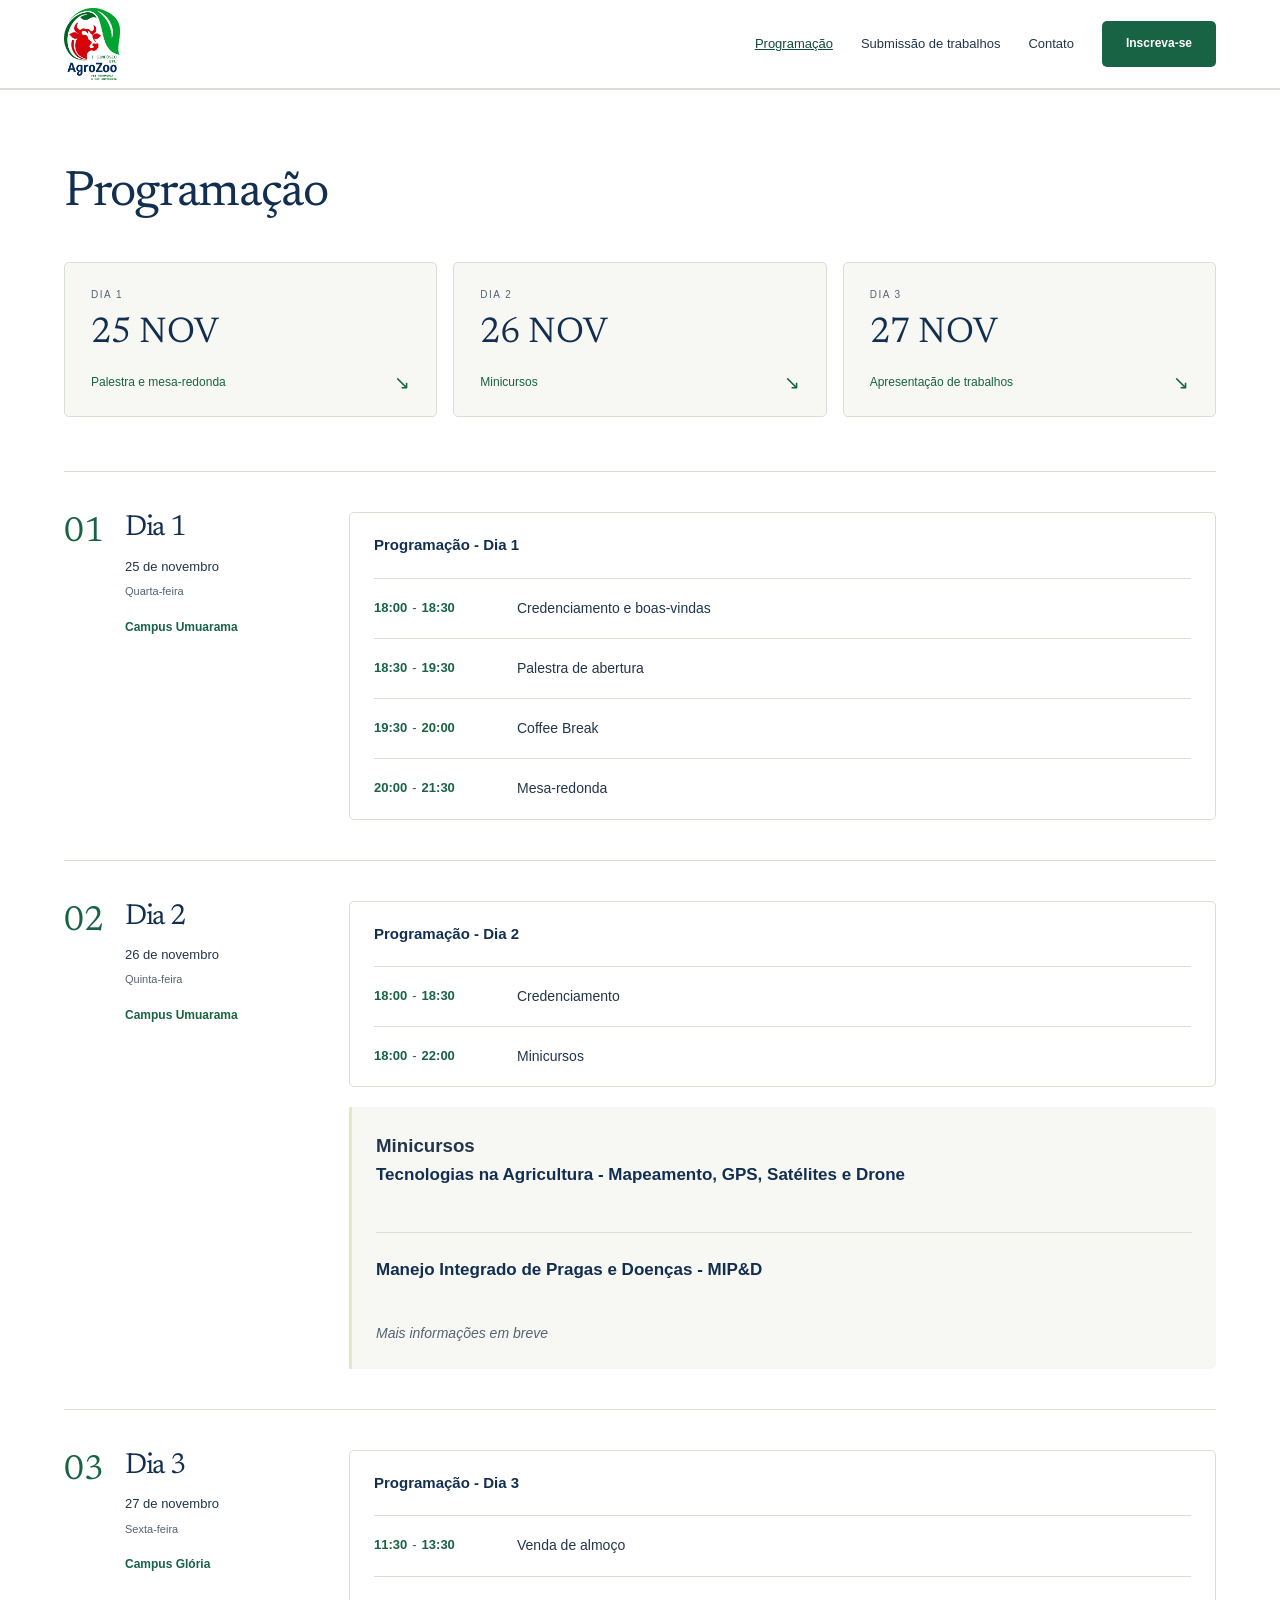
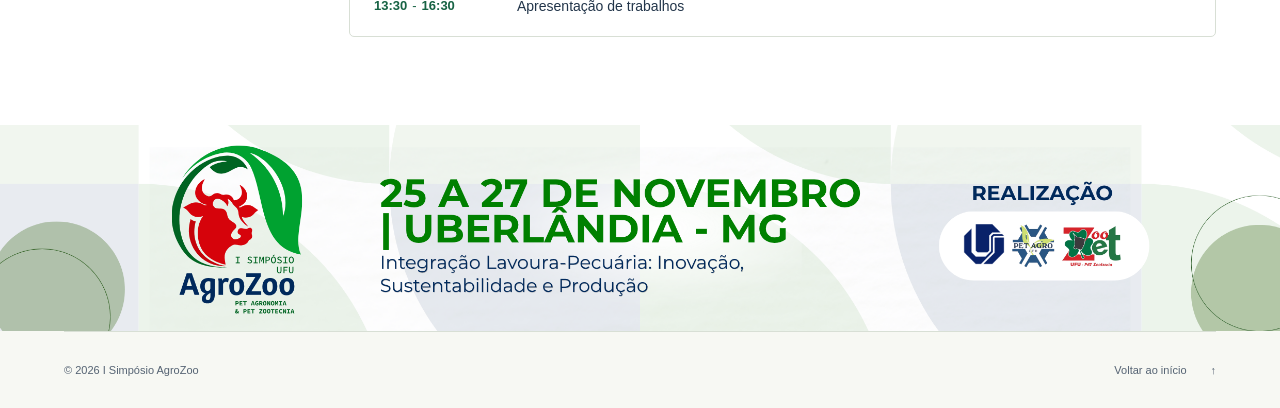
==== programacao.html @ db84097b "site simposio agro zoo" ====
<!doctype html>
<html lang="pt-BR">
<head>
  <meta charset="UTF-8">
  <meta name="viewport" content="width=device-width, initial-scale=1">
  <title>Programação - I Simpósio AgroZoo</title>
  <meta name="description" content="Programação dos três dias do I Simpósio AgroZoo.">
  <meta name="theme-color" content="#122e50">
  <link rel="icon" href="assets/agrozoo.png" type="image/png">
  <link rel="stylesheet" href="styles.css">
  <script src="event-data.js" defer></script>
  <script src="app.js" defer></script>
  <noscript>
    <style>
      @media (max-width: 800px) {
        .header-inner { height: auto; flex-wrap: wrap; padding-block: 16px; }
        #main-nav { display: flex; position: static; flex-wrap: wrap; box-shadow: none; border: 0; padding: 0; width: 100%; gap: 8px; }
        #main-nav a { padding-inline: 12px; }
        .menu-button { display: none; }
        .site-header { position: relative; }
      }
    </style>
  </noscript>
</head>
<body>
  <a class="skip-link" href="#conteudo">Pular para o conteúdo</a>
  <header class="site-header"><div class="container header-inner"><a class="brand" href="index.html" aria-label="I Simpósio AgroZoo, início"><img class="header-logo" src="assets/agrozoo.png" alt="I Simpósio AgroZoo" width="1690" height="2172"></a><button id="menu-button" class="menu-button" aria-controls="main-nav" aria-expanded="false">Menu <svg viewBox="0 0 24 24" aria-hidden="true"><path d="M4 7h16M4 12h16M4 17h16"/></svg></button><nav id="main-nav" aria-label="Navegação principal"><a href="programacao.html">Programação</a><a href="submissao.html">Submissão de trabalhos</a><a href="contato.html">Contato</a><a class="button nav-cta" href="inscricoes.html">Inscreva-se</a></nav></div></header>

  <main id="conteudo">
    <section class="program-section" id="programacao" aria-labelledby="program-title">
      <div class="container">
        <div class="section-heading">
          <div><h2 id="program-title">Programação</h2></div>
        </div>
        <nav class="day-navigation" aria-label="Dias da programação">
          <a href="#dia-1"><span>DIA 1</span><strong data-day-date="0">25 NOV</strong><span>Palestra e mesa-redonda <span aria-hidden="true">↘</span></span></a>
          <a href="#dia-2"><span>DIA 2</span><strong data-day-date="1">26 NOV</strong><span>Minicursos <span aria-hidden="true">↘</span></span></a>
          <a href="#dia-3"><span>DIA 3</span><strong data-day-date="2">27 NOV</strong><span>Apresentação de trabalhos <span aria-hidden="true">↘</span></span></a>
        </nav>

        <section id="dia-1" class="day-section" aria-labelledby="day-title-1"><div class="day-side"><span class="day-index">01</span><div><h2 id="day-title-1">Dia 1</h2><p data-full-day="0">25 de novembro</p><span class="weekday" data-weekday="0">Quarta-feira</span><p class="day-location" data-day-location="0">Campus Umuarama</p></div></div><div class="day-body"><div class="schedule-panel"><div class="panel-heading"><h3>Programação - Dia 1</h3></div><div id="schedule-1"><ol class="schedule-list"><li><span class="time-range"><time datetime="18:00">18:00</time><span aria-hidden="true">-</span><span class="sr-only"> às </span><time datetime="18:30">18:30</time></span><div>Credenciamento e boas-vindas</div></li><li><span class="time-range"><time datetime="18:30">18:30</time><span aria-hidden="true">-</span><span class="sr-only"> às </span><time datetime="19:30">19:30</time></span><div>Palestra de abertura</div></li><li><span class="time-range"><time datetime="19:30">19:30</time><span aria-hidden="true">-</span><span class="sr-only"> às </span><time datetime="20:00">20:00</time></span><div>Coffee Break</div></li><li><span class="time-range"><time datetime="20:00">20:00</time><span aria-hidden="true">-</span><span class="sr-only"> às </span><time datetime="21:30">21:30</time></span><div>Mesa-redonda</div></li></ol></div></div><div class="detail-panel" hidden><h3>Mesa-redonda</h3><div id="roundtables"></div></div></div></section>

        <section id="dia-2" class="day-section" aria-labelledby="day-title-2"><div class="day-side"><span class="day-index">02</span><div><h2 id="day-title-2">Dia 2</h2><p data-full-day="1">26 de novembro</p><span class="weekday" data-weekday="1">Quinta-feira</span><p class="day-location" data-day-location="1">Campus Umuarama</p></div></div><div class="day-body"><div class="schedule-panel"><div class="panel-heading"><h3>Programação - Dia 2</h3></div><div id="schedule-2"><ol class="schedule-list"><li><span class="time-range"><time datetime="18:00">18:00</time><span aria-hidden="true">-</span><span class="sr-only"> às </span><time datetime="18:30">18:30</time></span><div>Credenciamento</div></li><li><span class="time-range"><time datetime="18:00">18:00</time><span aria-hidden="true">-</span><span class="sr-only"> às </span><time datetime="22:00">22:00</time></span><div>Minicursos</div></li></ol></div></div><div class="detail-panel"><h3>Minicursos</h3><div id="courses"><article class="course"><h4>Tecnologias na Agricultura - Mapeamento, GPS, Satélites e Drone</h4></article><article class="course"><h4>Manejo Integrado de Pragas e Doenças - MIP&amp;D</h4></article><p class="courses-notice">Mais informações em breve</p></div></div></div></section>

        <section id="dia-3" class="day-section" aria-labelledby="day-title-3"><div class="day-side"><span class="day-index">03</span><div><h2 id="day-title-3">Dia 3</h2><p data-full-day="2">27 de novembro</p><span class="weekday" data-weekday="2">Sexta-feira</span><p class="day-location" data-day-location="2">Campus Glória</p></div></div><div class="day-body"><div class="schedule-panel"><div class="panel-heading"><h3>Programação - Dia 3</h3></div><div id="schedule-3"><ol class="schedule-list"><li><span class="time-range"><time datetime="11:30">11:30</time><span aria-hidden="true">-</span><span class="sr-only"> às </span><time datetime="13:30">13:30</time></span><div>Venda de almoço</div></li><li><span class="time-range"><time datetime="13:30">13:30</time><span aria-hidden="true">-</span><span class="sr-only"> às </span><time datetime="16:30">16:30</time></span><div>Apresentação de trabalhos</div></li></ol></div></div></div></section>
      </div>
    </section>
  </main>

  <footer><div class="footer-banner"><img src="assets/rodape.png" alt="I Simpósio AgroZoo, 25 a 27 de novembro, Uberlândia - MG. Integração Lavoura-Pecuária: Inovação, Sustentabilidade e Produção. Realização: UFU, PET Agronomia e PET Zootecnia." width="2480" height="400" loading="lazy"></div><div class="container"><div class="footer-bottom"><span>© 2026 I Simpósio AgroZoo</span><a href="index.html">Voltar ao início <span aria-hidden="true">↑</span></a></div></div></footer>
</body>
</html>
---- styles.css ----
@font-face{font-family:Newsreader;src:url('assets/newsreader.ttf') format('truetype');font-style:normal;font-weight:400;font-display:swap}
:root{--navy:#122e50;--green:#176344;--green-dark:#104c35;--sage:#dfeac9;--red:#b33835;--paper:#f7f8f3;--white:#fff;--text:#22354a;--muted:#556373;--line:#d8dfd5;--serif:Newsreader,Georgia,serif;--sans:Arial,Helvetica,sans-serif;--gutter:clamp(22px,5vw,80px)}
*{box-sizing:border-box}html{scroll-behavior:smooth;scroll-padding-top:110px}body{margin:0;background:var(--paper);color:var(--text);font:16px/1.65 var(--sans);-webkit-font-smoothing:antialiased}h1,h2,h3,h4,p,figure{margin:0}img{display:block;max-width:100%;height:auto}a{color:inherit;text-decoration:none}button{font:inherit}a,button{transition:color .18s,background-color .18s,border-color .18s;touch-action:manipulation}a:hover{color:var(--green)}button{cursor:pointer}a:focus-visible,button:focus-visible{outline:3px solid var(--red);outline-offset:5px}.contact-section a:focus-visible{outline-color:var(--sage)}[hidden]{display:none!important}.container{width:min(1280px,calc(100% - var(--gutter)*2));margin-inline:auto}.section{padding-block:88px}.eyebrow{font-size:11px;letter-spacing:1.7px;line-height:1.5;font-weight:600}.skip-link{position:fixed;top:-100px;left:20px;z-index:100;background:var(--navy);color:white;padding:14px 24px}.skip-link:focus{top:12px}.site-header{position:sticky;top:0;z-index:20;background:var(--white);border-bottom:1px solid var(--line)}.header-inner{height:88px;display:flex;align-items:center;justify-content:space-between;gap:24px}.brand{display:flex;align-items:center;gap:12px;font-size:28px;line-height:1;font-weight:400;letter-spacing:-1px;color:var(--navy)}.brand strong{font-weight:700}.brand small{display:block;font-size:8px;letter-spacing:2.2px;margin-top:9px}.brand-mark{display:flex;gap:3px;align-items:flex-end;height:30px;transform:skew(-16deg)}.brand-mark span{display:block;width:6px;background:var(--green);height:24px}.brand-mark span:nth-child(2){height:32px;background:#97b968}.brand-mark span:nth-child(3){height:17px;background:var(--red)}#main-nav{display:flex;gap:34px;margin-left:auto;margin-right:25px}#main-nav a{font-size:13px;min-height:44px;display:flex;align-items:center;position:relative}#main-nav a[aria-current="location"]:after{content:'';position:absolute;bottom:3px;left:0;right:0;height:2px;background:var(--green)}.button{display:inline-flex;align-items:center;justify-content:center;gap:30px;min-height:52px;background:var(--green);color:var(--white);font-size:14px;font-weight:600;padding:13px 24px;border-radius:5px}.button span{font-size:23px;line-height:1}.button:hover{background:var(--green-dark);color:white}.header-cta{font-size:12px;min-height:44px;padding:10px 18px;gap:24px}.menu-button{display:none}h1{font-size:clamp(64px,7.8vw,110px);letter-spacing:-6px;color:var(--navy);line-height:1.05;font-weight:600}h1>span:first-child{display:block;font-size:15px;letter-spacing:6px;font-weight:400;margin-bottom:15px}.date-note{color:var(--red);font-size:12px!important}.text-link{display:inline-flex;align-items:center;gap:20px;min-height:44px;font-size:13px;font-weight:600;text-decoration:underline;text-underline-offset:5px;text-decoration-color:#8da28f}.text-link span{font-size:19px}.introduction{background:var(--sage);padding-block:62px}.intro-layout{display:grid;grid-template-columns:.8fr 1.5fr;gap:80px}.intro-layout .eyebrow{color:var(--green);margin-bottom:16px}h2{font:400 clamp(38px,3.9vw,54px)/1.12 var(--serif);letter-spacing:-1.3px;color:var(--navy)}.section-decoration{display:flex;gap:6px;margin-top:24px}.section-decoration span{height:4px;width:28px;background:var(--green)}.section-decoration span:nth-child(2){background:var(--navy);width:14px}.section-decoration span:nth-child(3){background:var(--red);width:6px}.intro-text{font-size:16px;line-height:1.8;max-width:790px}.intro-text p+p{margin-top:18px}.section-label{display:flex;gap:14px;align-items:center;font-size:10px;letter-spacing:1.6px;font-weight:600;margin-bottom:26px}.section-number{color:var(--red);font-size:11px;font-variant-numeric:tabular-nums}.registration-grid{display:grid;grid-template-columns:1fr 1.1fr;gap:100px;align-items:start}.registration-grid>div>p{font-size:15px;color:var(--muted);margin-top:21px;max-width:360px}.event-info{margin:30px 0 16px}.event-info>div{display:grid;grid-template-columns:60px 1fr;gap:20px;padding:14px 0;border-top:1px solid var(--line);font-size:13px}.event-info dt{font-weight:600}.event-info dd{margin:0}.event-info small{display:block;color:var(--muted);margin-top:3px}.form-container{min-width:0;background:var(--white);border:1px solid var(--line);border-radius:8px}.form-placeholder{padding:30px 36px 35px;position:relative}.status{font-size:10px;display:inline-flex;align-items:center;gap:6px;color:var(--muted);background:var(--paper);border:1px solid var(--line);border-radius:30px;padding:4px 10px;line-height:1.4}.status:before{content:'';width:5px;height:5px;background:var(--green);border-radius:50%;flex-shrink:0}.form-icon{width:40px;height:40px;fill:none;stroke:var(--green);stroke-width:1.5;display:block;margin-top:24px}.form-placeholder h3{font:400 29px/1.15 var(--serif);color:var(--navy);margin-top:17px}.form-placeholder p{font-size:14px;color:var(--muted);margin-top:12px}.form-placeholder .placeholder-token{font-size:10px;letter-spacing:.3px;background:var(--paper);border-radius:3px;line-height:1.6;padding:12px;margin-top:25px;overflow-wrap:anywhere}.form-container iframe{display:block;border:0;width:100%;height:850px;border-radius:8px}.form-fallback{padding:14px 22px}.program-section{background:var(--white);padding-block:76px 88px;border-top:1px solid var(--line)}.section-heading{display:flex;justify-content:space-between;align-items:flex-end;gap:30px}.section-heading>p{font-size:14px;color:var(--muted)}.day-navigation{display:grid;grid-template-columns:repeat(3,1fr);gap:16px;margin-block:40px 54px}.day-navigation>a{display:flex;flex-direction:column;border:1px solid var(--line);border-radius:5px;background:var(--paper);padding:24px 26px;min-width:0}.day-navigation>a:hover{background:var(--sage);border-color:#a0b686}.day-navigation>a>span:first-child{font-size:10px;letter-spacing:1.5px;color:var(--muted)}.day-navigation strong{font:400 36px/1.2 var(--serif);color:var(--navy);margin-block:10px 16px}.day-navigation>a>span:last-child{display:flex;justify-content:space-between;gap:12px;font-size:12px;color:var(--green)}.day-navigation>a>span:last-child>span{font-size:19px;line-height:1}.day-section{display:grid;grid-template-columns:240px 1fr;gap:45px;border-top:1px solid var(--line);padding-block:40px;scroll-margin-top:0}.day-section:last-child{padding-bottom:0}.day-side{display:flex;gap:21px;align-items:flex-start}.day-index{font:400 35px/1 var(--serif);color:var(--green);padding-top:3px}.day-side h3{font:400 29px/1.15 var(--serif);color:var(--navy)}.day-side p{font-size:13px;margin-top:10px}.weekday{font-size:11px;color:var(--muted)}.schedule-panel{border:1px solid var(--line);border-radius:5px;overflow:hidden}.panel-heading{display:flex;justify-content:space-between;align-items:center;gap:15px;padding:20px 24px}.panel-heading h4{font-size:15px;font-weight:600;color:var(--navy)}.empty-text{font-size:14px;color:var(--muted);padding:0 24px 24px}.empty-schedule{display:grid;grid-template-columns:1fr 2fr 1fr;border-top:1px solid var(--line);padding:12px 24px;background:var(--paper);color:var(--muted);font-size:9px;letter-spacing:1px}.detail-panel{margin-top:20px;padding:24px;background:var(--paper);border-left:3px solid var(--sage);border-radius:0 5px 5px 0}.detail-panel>h4{font:400 25px/1.2 var(--serif);color:var(--navy);margin-bottom:12px}.detail-panel p{font-size:14px;color:var(--muted)}.submission dl{margin:24px 0 0}.submission dl>div{display:grid;grid-template-columns:150px 1fr;gap:18px;padding-block:11px;border-top:1px solid var(--line);font-size:12px}.submission dt{font-weight:600}.submission dd{margin:0;overflow-wrap:anywhere;color:var(--muted)}.submission a,.course-link{display:inline-flex;align-items:center;min-height:44px;text-decoration:underline;text-underline-offset:4px;color:var(--green)}.schedule-list{list-style:none;margin:0;padding:0 24px}.schedule-list li{display:grid;grid-template-columns:65px 1fr;gap:18px;border-top:1px solid var(--line);padding:18px 0;font-size:14px}.schedule-list time{font-variant-numeric:tabular-nums;font-weight:600;color:var(--green)}.schedule-list small{display:block;margin-top:5px;color:var(--muted)}.roundtable+.roundtable,.course+.course{border-top:1px solid var(--line);margin-top:24px;padding-top:24px}.roundtable h5,.course h5{font-size:17px;color:var(--navy);margin:0 0 8px}.people{display:grid;grid-template-columns:repeat(2,minmax(0,1fr));gap:20px;margin-top:20px}.person{display:flex;gap:14px;align-items:flex-start}.person img{width:70px;height:70px;object-fit:cover;border-radius:4px}.person>div{min-width:0}.person h6{font-size:14px;margin:0;color:var(--navy)}.person small{font-size:11px;color:var(--green)}.person p{font-size:12px;margin-top:6px}.photo-pending{width:70px;height:70px;display:grid;place-items:center;flex-shrink:0;border:1px dashed #9cae9a;color:var(--muted);font-size:10px;text-align:center;padding:5px}.contact-section{background:var(--navy);color:white;padding-block:72px}.contact-grid{display:grid;grid-template-columns:1fr 1.1fr;gap:100px}.contact-section .eyebrow{color:var(--sage);margin-bottom:24px}.contact-section h2{color:white;font-size:50px}.contact-grid>div>p:last-child{font-size:14px;color:#d3deea;margin-top:22px}.contact-links>a{display:flex;justify-content:space-between;align-items:center;gap:20px;min-height:85px;border-bottom:1px solid #ffffff40;font-size:21px}.contact-links>a>span:first-child{min-width:0;overflow-wrap:anywhere}.contact-links>a>span:last-child{font-size:25px}.contact-links>a:hover,.contact-section .socials a:hover{color:var(--sage)}.contact-links small{display:block;font-size:10px;letter-spacing:1.3px;color:#d3deea;margin-bottom:8px}.socials{margin-top:26px;display:flex;gap:28px;align-items:flex-start}.socials>span{font-size:9px;letter-spacing:1px;padding-top:12px;color:#d3deea}#social-links{display:flex;flex-wrap:wrap;gap:23px;font-size:12px}#social-links>a{min-height:44px;display:flex;align-items:center;text-decoration:underline;text-underline-offset:4px}#social-links>span{padding-top:10px}#social-links small{font-size:10px;letter-spacing:0;margin-top:4px}.footer-top{display:grid;grid-template-columns:1fr 1.1fr;gap:100px;padding-block:54px 42px}.footer-event>.eyebrow{display:block;margin-bottom:12px;color:var(--navy)}.footer-event>p{font:400 28px/1.2 var(--serif);color:var(--navy);margin-bottom:17px}.footer-event>small{font-size:12px;line-height:1.8;color:var(--muted)}.footer-organizers>.eyebrow{font-size:9px}.institution-logos{display:flex;align-items:center;gap:30px;height:115px}.institution-logos img{width:84px;height:84px;object-fit:contain}.institution-logos .zoo-logo{width:130px;height:115px}.institution-logos .ufu-logo{width:180px;height:115px;object-fit:contain}.organizer-names{font-size:10px;color:var(--muted);margin-top:8px}.footer-bottom{display:flex;justify-content:space-between;align-items:center;border-top:1px solid var(--line);font-size:11px;color:var(--muted);padding-block:16px}.footer-bottom a{min-height:44px;display:flex;align-items:center;gap:24px}
@media(max-width:1100px){#main-nav{gap:23px;margin-right:10px}h1{font-size:clamp(65px,8vw,95px)}.registration-grid,.contact-grid,.footer-top{gap:55px}.intro-layout{gap:50px;grid-template-columns:.7fr 1.5fr}.day-section{grid-template-columns:190px 1fr;gap:30px}.contact-links>a{font-size:18px}.institution-logos{gap:14px}.institution-logos .ufu-logo{width:150px}.institution-logos .zoo-logo{width:110px}}
@media(max-width:800px){.header-inner{height:76px}.brand{font-size:26px}.header-cta{display:none}.menu-button{display:flex;align-items:center;gap:12px;border:1px solid var(--line);background:white;padding:8px 13px;border-radius:4px;min-height:44px;font-size:12px;color:var(--navy)}.menu-button svg{width:20px;height:20px;fill:none;stroke:currentColor;stroke-width:1.5}#main-nav{position:absolute;left:0;right:0;top:76px;background:white;border-bottom:1px solid var(--line);padding:16px var(--gutter) 22px;box-shadow:0 10px 18px #122e5010;display:none;margin:0;gap:8px}#main-nav.is-open{display:grid;grid-template-columns:repeat(5,1fr)}#main-nav>a{justify-content:center;border:1px solid var(--line);border-radius:4px;font-size:12px}#main-nav a[aria-current="location"]:after{left:10px;right:10px}h1{font-size:65px;letter-spacing:-4px}h1>span:first-child{font-size:12px;letter-spacing:5px}.intro-layout{grid-template-columns:1fr;gap:28px}.intro-layout .section-decoration{display:none}.intro-text{font-size:15px}.introduction{padding-block:48px}.section{padding-block:60px}.registration-grid{gap:35px;grid-template-columns:1fr 1.1fr}.registration-grid>div>p{font-size:14px}.event-info>div{grid-template-columns:1fr;gap:5px}.form-placeholder{padding:25px}.form-placeholder h3{font-size:27px}.form-placeholder p{font-size:13px}.section-heading{gap:20px}.section-heading>p{font-size:12px}.day-navigation{gap:12px}.day-navigation>a{padding:20px}.day-navigation>a>span:last-child{font-size:11px}.day-navigation strong{font-size:31px}.day-section{grid-template-columns:1fr;gap:22px}.day-side{align-items:center}.day-side>div{display:flex;align-items:baseline;gap:18px;flex-wrap:wrap}.day-side p{margin:0}.day-index{font-size:30px}.day-side h3{font-size:27px}.day-side .weekday{font-size:11px}.contact-grid{grid-template-columns:1fr;gap:35px}.contact-section h2 br{display:none}.contact-section h2{font-size:44px}.contact-links>a{font-size:21px}.footer-top{grid-template-columns:1fr;gap:35px}.institution-logos{gap:35px}.institution-logos .ufu-logo{width:180px}}
@media(max-width:600px){:root{--gutter:22px}html{scroll-padding-top:94px}h1{font-size:clamp(68px,18vw,96px);letter-spacing:-4.5px}.introduction{padding-block:40px}.intro-text{font-size:15px;line-height:1.8}.intro-layout{gap:23px}h2{font-size:40px}.intro-layout .eyebrow{font-size:10px;margin-bottom:14px}.section{padding-block:50px}.registration-grid{grid-template-columns:1fr;gap:28px}.section-label{margin-bottom:22px}.registration-grid>div>p{max-width:none;font-size:14px}.event-info>div{grid-template-columns:55px 1fr;gap:15px}.form-placeholder{padding:26px}.form-placeholder p{font-size:14px}.form-container iframe{height:900px}.program-section{padding-block:48px}.section-heading{display:block}.section-heading>p{font-size:13px;margin-top:18px}.section-heading>p br{display:none}.day-navigation{gap:8px;margin-block:28px 34px}.day-navigation>a{padding:15px 11px}.day-navigation>a>span:first-child{font-size:9px}.day-navigation strong{font-size:24px;margin-block:10px 12px}.day-navigation>a>span:last-child{font-size:10px;line-height:1.5;gap:3px}.day-navigation>a>span:last-child>span{display:none}.day-section{padding-block:28px;scroll-margin-top:0}.day-side{gap:16px}.day-side>div{gap:7px 14px}.day-side h3{font-size:26px}.day-side p{font-size:12px}.day-side .weekday{font-size:10px}.panel-heading{padding:18px;gap:10px;flex-wrap:wrap}.panel-heading h4{font-size:14px}.status{font-size:9px}.empty-text{padding:0 18px 20px;font-size:13px}.empty-schedule{padding:12px 18px;font-size:8px}.detail-panel{padding:20px}.detail-panel p{font-size:13px}.detail-panel>h4{font-size:24px}.submission dl>div{grid-template-columns:1fr;gap:5px;font-size:12px}.submission dd{font-size:11px}.schedule-list{padding-inline:18px}.schedule-list li{grid-template-columns:55px 1fr;gap:12px;font-size:13px}.people{grid-template-columns:1fr}.contact-section{padding-block:48px}.contact-section h2{font-size:41px}.contact-section h2 br{display:block}.contact-grid>div>p:last-child{font-size:13px}.contact-links>a{font-size:clamp(16px,4.8vw,21px);gap:12px}.contact-links small{font-size:9px;letter-spacing:1px}.socials{display:block}.socials>span{display:block;margin-bottom:8px}.footer-top{padding-block:40px 30px;gap:30px}.footer-event>p{font-size:26px}.footer-event>small{font-size:11px}.institution-logos{gap:15px;height:100px;justify-content:space-between}.institution-logos img{width:67px;height:67px}.institution-logos .zoo-logo{width:95px;height:100px}.institution-logos .ufu-logo{width:125px;height:100px}.organizer-names{font-size:9px}.footer-bottom{font-size:10px}.footer-bottom a{gap:15px}#main-nav.is-open{grid-template-columns:repeat(3,1fr)}#main-nav>a{font-size:12px}}
@media(prefers-reduced-motion:reduce){html{scroll-behavior:auto}*,*:before,*:after{transition:none!important;animation:none!important}}

/* Banner e submissão independente. A revisão com logo está no fim deste arquivo. */
.event-banner{background:#91c9a0;color:var(--navy);text-align:center}
.banner-inner{padding-block:65px 60px;display:flex;flex-direction:column;align-items:center}
.banner-title{font:700 clamp(66px,9.5vw,132px)/1.04 var(--sans);letter-spacing:-5px;color:var(--navy)}
.banner-title>span:first-child{display:block;font:400 19px/1.5 var(--sans);letter-spacing:8px;margin-bottom:16px}
.banner-theme{font:400 clamp(28px,3.2vw,44px)/1.2 var(--serif);letter-spacing:-.7px;margin-top:17px}
.date-band{background:var(--red);color:white;width:min(920px,100%);padding:13px 24px;margin-top:32px}
.date-band p{font-size:clamp(18px,2.25vw,29px);font-weight:600;line-height:1.4;letter-spacing:-.4px}
.banner-location{font-size:15px;letter-spacing:1.4px;margin-top:20px}
.banner-button{background:var(--navy);margin-top:26px;min-width:175px}
.banner-button:hover{background:#203f64}
.banner-button:focus-visible{outline-color:var(--navy)}
.introduction{background:var(--paper)}
#main-nav{margin:0 0 0 auto;gap:28px;align-items:center}
#main-nav .nav-cta{color:white;font-size:12px;gap:20px;min-height:44px}
#main-nav .nav-cta:hover{background:var(--green-dark)}
#main-nav .nav-cta[aria-current="location"]:after{background:white;left:24px;right:24px}
.provisional-note .status{margin-bottom:8px;background:var(--sage);color:var(--green)}
.day-side .day-location{font-size:12px;line-height:1.5;color:var(--green);font-weight:600;margin-top:14px}
.schedule-list li{grid-template-columns:125px 1fr}
.time-range{display:flex;align-items:baseline;gap:5px;white-space:nowrap;font-size:13px;color:var(--green)}
.time-range time{font-weight:600}
.sr-only{position:absolute;width:1px;height:1px;padding:0;margin:-1px;overflow:hidden;clip:rect(0,0,0,0);white-space:nowrap;border:0}
.submission-section{background:var(--sage);border-top:1px solid var(--line)}
.submission-grid{display:grid;grid-template-columns:1fr 1.1fr;gap:100px;align-items:start}
.submission-grid>div>p{font-size:15px;color:var(--muted);max-width:390px;margin-top:22px}
.submission-grid .submission{background:var(--white);padding:17px 28px;border-radius:6px;border:1px solid #c5d2b8}
.submission-grid .submission dl{margin:0}
.submission-grid .submission dl>div{grid-template-columns:1fr;gap:6px;padding-block:18px;font-size:13px}
.submission-grid .submission dl>div:first-child{border-top:0}
.submission-grid .submission dd{font-size:12px}
@media(max-width:1100px){#main-nav{gap:20px}.submission-grid{gap:55px}}
@media(max-width:800px){#main-nav{gap:10px;align-items:stretch}#main-nav.is-open{grid-template-columns:1fr 1fr}#main-nav>a{padding:10px 14px;min-height:46px}#main-nav .nav-cta{border-color:var(--green)}.banner-inner{padding-block:52px}.banner-title{font-size:clamp(62px,11vw,88px);letter-spacing:-4px}.banner-title>span:first-child{font-size:15px;letter-spacing:6px}.banner-theme{font-size:36px}.date-band{margin-top:28px}.date-band p{font-size:23px}.submission-grid{grid-template-columns:1fr;gap:28px}.submission-grid>div>p{max-width:600px}.submission-grid h2 br{display:none}.day-side .day-location{margin-top:0;flex-basis:100%}.day-side>div{row-gap:8px}}
@media(max-width:600px){.banner-inner{padding-block:42px 38px}.banner-title{font-size:clamp(48px,13.7vw,78px);letter-spacing:-2.8px}.banner-title>span:first-child{font-size:13px;letter-spacing:5px;margin-bottom:14px}.banner-theme{font-size:29px;max-width:290px;line-height:1.15;margin-top:20px}.date-band{padding:13px 12px;margin-top:26px;width:100%}.date-band p{font-size:18px;letter-spacing:-.3px;line-height:1.5}.banner-location{font-size:12px;letter-spacing:1px;margin-top:18px}.banner-button{margin-top:22px;min-height:48px;font-size:13px}.schedule-list li{grid-template-columns:112px 1fr;gap:12px;font-size:13px}.time-range{font-size:12px;gap:3px}.submission-grid h2{font-size:36px}.submission-grid .submission{padding:8px 20px}.submission-grid .submission dd{font-size:11px}.day-side .day-location{font-size:11px}.course h5{font-size:16px;line-height:1.5}.day-navigation>a{padding:15px 10px}#main-nav>a{font-size:12px}#main-nav{margin:0}.provisional-note{line-height:1.7}}

/* Revisão vigente: logo transparente e banner em coluna. */
.event-banner{position:relative;isolation:isolate;overflow:hidden;background:#dcebdc;text-align:center;border-bottom:1px solid #c6d9c8}
.event-banner:before,.event-banner:after{content:'';position:absolute;z-index:-1;pointer-events:none;border:1px solid #bfd4c2;border-radius:50%}
.event-banner:before{width:740px;height:740px;left:-440px;top:-420px}
.event-banner:after{width:680px;height:680px;right:-450px;bottom:-520px;border-width:40px;border-color:#d0e2d1}
.banner-inner{max-width:1000px;display:flex;flex-direction:column;gap:26px;align-items:center;padding-block:42px 48px}
.banner-brand-panel{width:240px;max-width:100%;background:transparent;border:0;border-radius:0;padding:0;box-shadow:none}
.banner-logo-title{margin:0;font-size:0;line-height:1;letter-spacing:normal}
.banner-logo{display:block;width:100%;height:auto;object-fit:contain}
.banner-copy{min-width:0;width:100%;padding:0;display:flex;flex-direction:column;align-items:center}
.banner-theme{font:400 clamp(32px,3.3vw,46px)/1.1 var(--serif);letter-spacing:-1px;margin:0;text-wrap:balance;color:var(--navy);max-width:650px}
.date-band{margin-top:22px;padding:0;width:auto;max-width:100%;border:0;border-radius:0;background:transparent;color:var(--navy)}
.date-band p{font-size:21px;line-height:1.5;letter-spacing:0;font-weight:600}
.banner-location{font-size:14px;letter-spacing:.5px;margin-top:8px;color:var(--navy)}
.banner-button{min-width:187px;min-height:52px;margin-top:24px;justify-content:space-between;padding-inline:24px;border-radius:5px}
.form-container iframe{width:100%;height:var(--form-height,1431px);border:0;display:block}
.registration-grid{grid-template-columns:1fr;gap:32px}
.registration-grid>div:first-child{width:100%;max-width:800px;margin-inline:auto}
.registration-grid>div:first-child>p{max-width:none}
.registration-grid .form-container{width:100%;max-width:800px;margin-inline:auto}
@media(max-width:800px){.banner-inner{padding-block:36px 40px;gap:24px}.banner-brand-panel{width:215px}.banner-theme{font-size:38px}.date-band p{font-size:19px}.banner-button{min-height:48px;font-size:13px}.registration-grid{gap:28px}}
@media(max-width:600px){.banner-inner{padding-block:30px 36px;gap:22px}.banner-brand-panel{width:190px}.banner-theme{font-size:33px;letter-spacing:-.7px;max-width:340px}.date-band{margin-top:20px}.date-band p{font-size:17px}.banner-location{font-size:13px;letter-spacing:.3px;margin-top:8px}.banner-button{margin-top:22px}.event-banner:before{left:-580px;top:-420px}.event-banner:after{width:450px;height:450px;right:-340px;bottom:-340px;border-width:25px}}

/* Apresentação simplificada, rodapé fornecido e correções de uso no celular. */
.intro-layout{display:block;max-width:1000px}
.introduction .intro-title{font:600 11px/1.5 var(--sans);letter-spacing:1.7px;text-transform:uppercase;margin:0 0 24px;color:var(--green)}
.intro-text{max-width:none}
#submission-title{letter-spacing:normal;word-spacing:normal;line-height:1.2}
.footer-top{display:block;padding-bottom:24px}
.footer-event{margin-bottom:30px}
.footer-banner{width:100%}
.footer-banner img{width:100%;height:auto;object-fit:contain}
.form-container{min-width:0;overflow:visible}
.form-container iframe{pointer-events:auto;touch-action:auto;overscroll-behavior-y:auto;-webkit-overflow-scrolling:touch}
.form-fallback{border-bottom:1px solid var(--line);margin:0}
@media(max-width:800px){.form-container iframe{height:clamp(420px,75vh,760px);height:clamp(420px,75svh,760px);border-radius:0 0 8px 8px}.footer-event{margin-bottom:24px}}
@media(max-width:600px){#submission-title{font-size:34px;letter-spacing:0;word-spacing:0}.introduction .intro-title{font-size:10px}.footer-top{padding-bottom:20px}}

/* Navegação e ações de contato. */
.site-header .brand{flex-shrink:0;min-width:56px;min-height:44px;justify-content:center;letter-spacing:normal}
.site-header .header-logo{height:72px;width:auto;max-width:none;object-fit:contain}

.contact-email{padding:24px 0;border-bottom:1px solid #ffffff40;min-width:0}
.contact-email:first-child{padding-top:0}
.contact-email .email-address{font-size:clamp(17px,2vw,23px);line-height:1.5;overflow-wrap:anywhere;user-select:text}
.email-actions{display:flex;flex-wrap:wrap;gap:12px;margin-top:14px}
.email-actions a,.email-actions button{display:inline-flex;align-items:center;justify-content:center;gap:10px;min-height:44px;padding:8px 14px;border:1px solid #ffffff70;border-radius:5px;background:transparent;color:white;font:500 13px/1.5 var(--sans);cursor:pointer}
.email-actions a:hover,.email-actions button:hover{background:#ffffff16;color:white;border-color:white}
.email-actions button:focus-visible{outline:3px solid var(--sage);outline-offset:4px}
.email-actions svg{width:16px;height:16px;fill:none;stroke:currentColor;stroke-width:1.6}
.contact-links .copy-feedback{min-height:24px;margin-top:12px;font-size:12px;line-height:1.6;color:#d3deea;overflow-wrap:anywhere}


@media(max-width:800px){.site-header .header-logo{height:60px}}

/* Formulário recolhido, com abertura nativa por toque e teclado. */
.form-disclosure>summary{padding:20px 22px;min-height:60px;cursor:pointer;color:var(--green);font-size:15px;font-weight:600;touch-action:manipulation;border-radius:0 0 8px 8px}
.form-disclosure>summary:hover{background:var(--sage)}
.form-disclosure>summary:focus-visible{outline:3px solid var(--green);outline-offset:3px}
.form-disclosure[open]>summary{border-bottom:1px solid var(--line);border-radius:0}
.form-disclosure .form-collapse-label{display:none}
.form-disclosure[open] .form-expand-label{display:none}
.form-disclosure[open] .form-collapse-label{display:inline}

.submission-files{margin-top:28px;padding-top:20px;border-top:1px solid rgba(18,46,80,.18)}
.submission-files h2{margin:0 0 14px;font-size:1.1rem;color:var(--navy)}
.submission-files ul{margin:0;padding:0;list-style:none;display:grid;gap:4px}
.submission-files a{display:inline-flex;align-items:center;gap:6px;color:var(--green-dark);font-weight:600;text-decoration:none}
.submission-files a:hover,.submission-files a:focus-visible{text-decoration:underline}
#main-nav a[aria-current='page']{color:var(--green-dark);text-decoration:underline}
.day-side h2{font:400 29px/1.15 var(--serif);color:var(--navy);margin:0}
.panel-heading h3{font-size:15px;font-weight:600;color:var(--navy);margin:0}

/* Tipografia da página de submissão. */
.submission-section{font-family:var(--sans)}
.submission-section #submission-title{font-family:var(--sans);font-size:clamp(30px,4vw,42px);font-weight:600;line-height:1.2;letter-spacing:-.5px}
.submission-grid>div>p{font-size:16px;line-height:1.8;max-width:65ch;color:var(--text)}
.submission-grid .submission dl>div,.submission-grid .submission dd,.submission-files li{font-size:16px;line-height:1.6}
.submission-files h2{font-family:var(--sans);font-size:20px;line-height:1.4;font-weight:600}
.registration .form-fallback{padding:28px;border-bottom:0}
/* Inscrição e submissão: espaçamento e hierarquia de leitura. */
.registration .form-container{border:0;box-shadow:none;background:transparent;border-radius:0}
.registration .form-fallback{padding:0}
.submission-grid .submission{padding:24px 28px}
.submission-grid .submission dl>div{padding:0;gap:4px}
.submission-grid .submission dt,.submission-files h2{font:600 18px/1.5 var(--sans);color:var(--navy);margin:0}
.submission-grid .submission dd{font:400 16px/1.6 var(--sans)}
.submission-files{margin-top:20px;padding-top:20px}
.submission-files h2{margin-bottom:12px}
.submission-files a{font:400 16px/1.6 var(--sans)}
.detail-panel .courses-notice{font:italic 400 14px/1.6 var(--sans);color:var(--muted);margin-top:20px}
@media(max-width:600px){.submission-grid .submission{padding:22px 20px}}
.course h4{font:600 17px/1.5 var(--sans);color:var(--navy);margin:0 0 8px}

/* Ações com rótulos centralizados, sem espaço reservado para setas. */
.button,.text-link,#main-nav .nav-cta{gap:0;justify-content:center}
.banner-actions{display:flex;flex-direction:column;align-items:center;gap:12px;margin-top:24px}
.banner-actions .button{margin:0;min-width:220px;padding:13px 24px;text-align:center;justify-content:center}
.banner-actions .notice-button{background:transparent;border:1px solid var(--navy);color:var(--navy)}
.banner-actions .notice-button:hover{background:var(--navy);color:var(--white)}
@media(max-width:600px){.banner-actions{margin-top:22px;width:100%}.banner-actions .button{width:100%;max-width:320px}}
/* Ritmo uniforme nos links de submissão, inclusive quando o texto quebra. */
.submission-grid .submission dl>div{gap:8px}
.submission-files li{display:flex;align-items:center;min-height:44px}
.submission-files a{display:block;min-height:44px;padding-block:9px;line-height:1.6;width:100%;overflow-wrap:anywhere}
.submission #submission-email a{display:inline-block;min-height:44px;padding-block:9px;line-height:1.6}
#main-nav .nav-cta[aria-current='page']{color:var(--white);text-decoration:none}
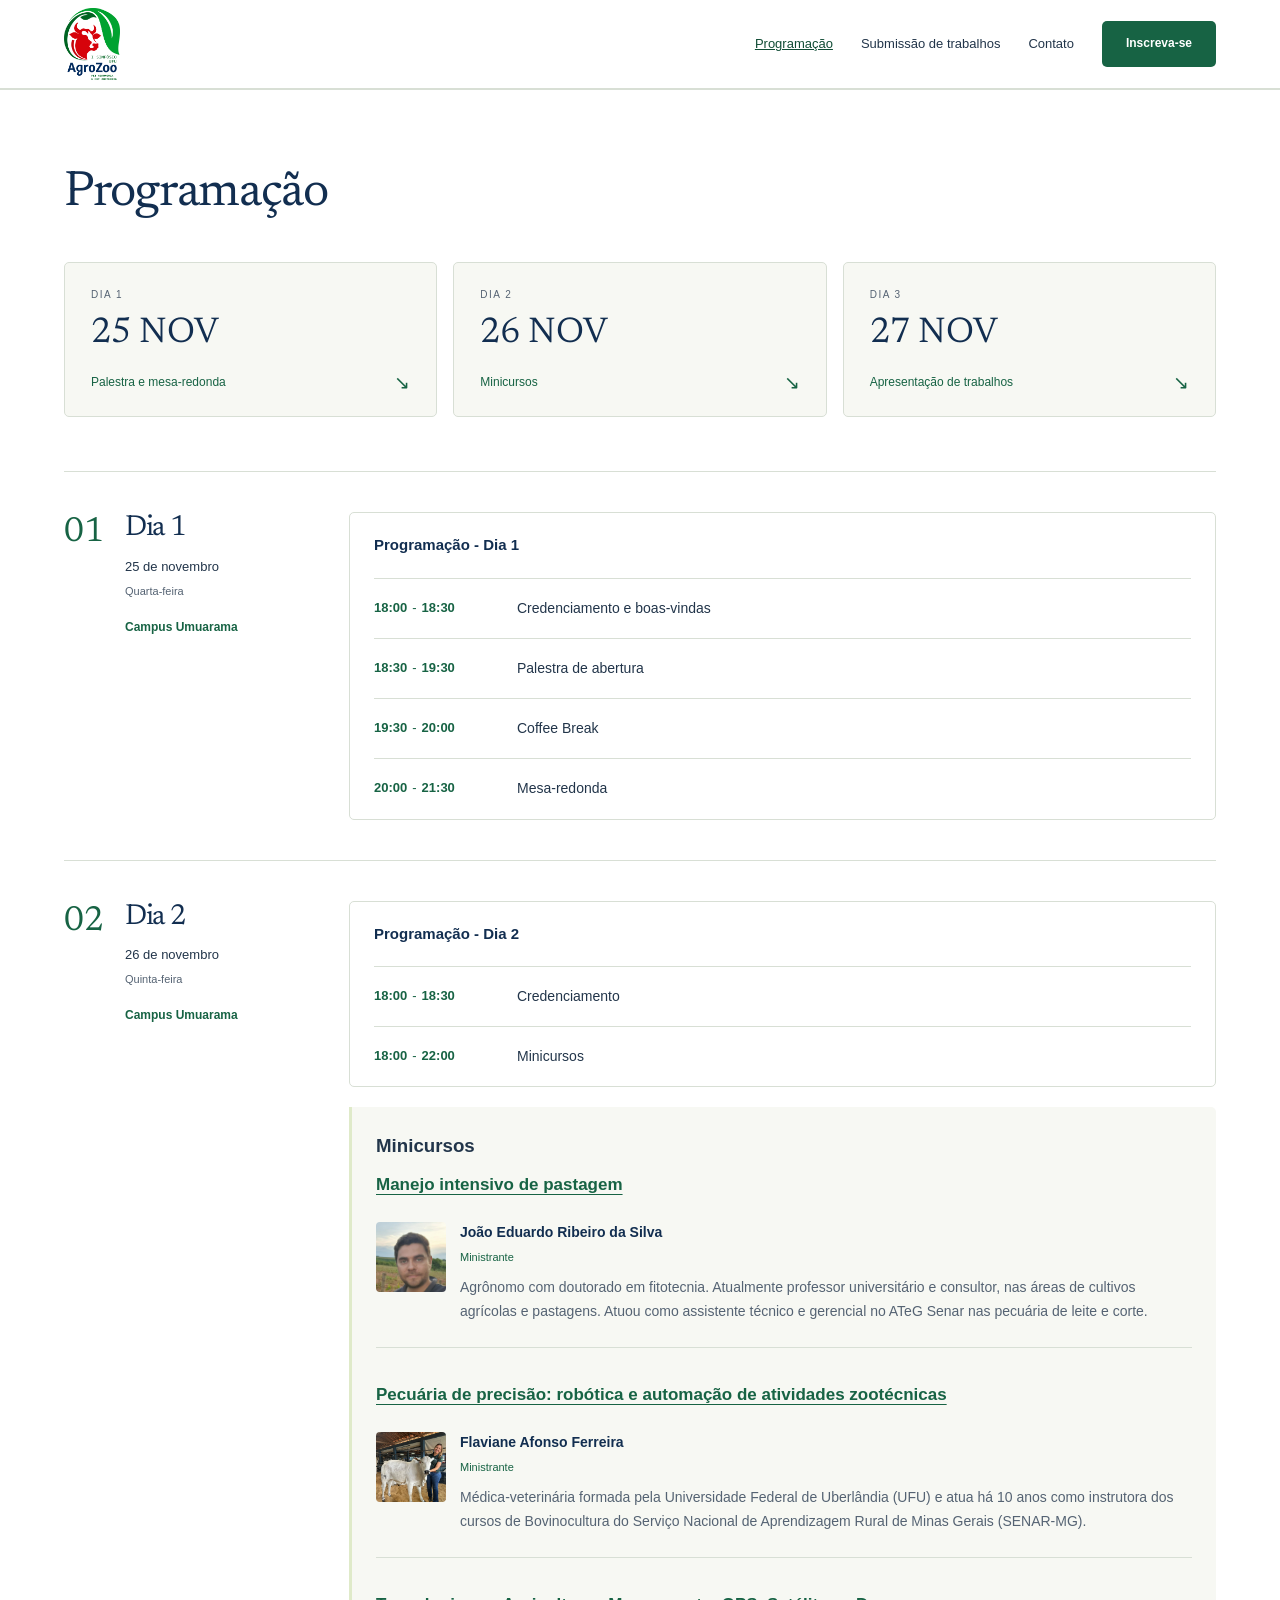
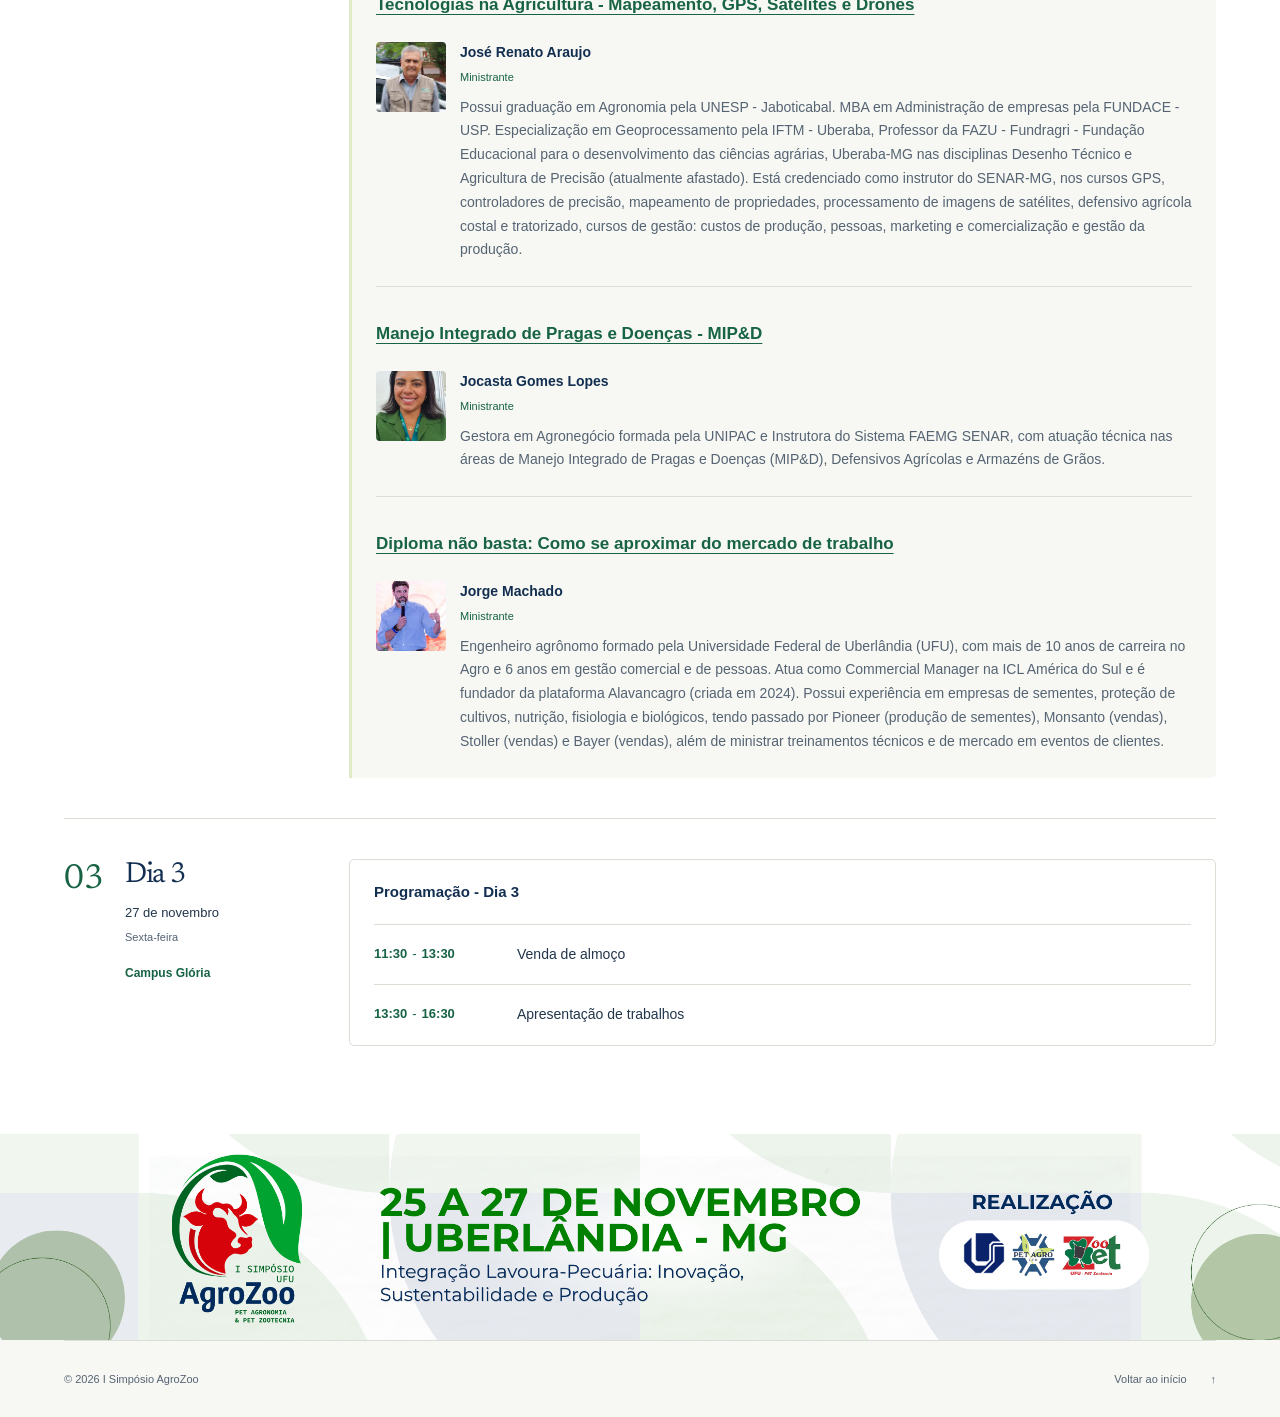
==== commit 0e0fd4ce: "Adiciona minicursos, ministrantes e formulários de inscrição" ====
--- a/programacao.html
+++ b/programacao.html
@@ -40,7 +40,7 @@
 
         <section id="dia-1" class="day-section" aria-labelledby="day-title-1"><div class="day-side"><span class="day-index">01</span><div><h2 id="day-title-1">Dia 1</h2><p data-full-day="0">25 de novembro</p><span class="weekday" data-weekday="0">Quarta-feira</span><p class="day-location" data-day-location="0">Campus Umuarama</p></div></div><div class="day-body"><div class="schedule-panel"><div class="panel-heading"><h3>Programação - Dia 1</h3></div><div id="schedule-1"><ol class="schedule-list"><li><span class="time-range"><time datetime="18:00">18:00</time><span aria-hidden="true">-</span><span class="sr-only"> às </span><time datetime="18:30">18:30</time></span><div>Credenciamento e boas-vindas</div></li><li><span class="time-range"><time datetime="18:30">18:30</time><span aria-hidden="true">-</span><span class="sr-only"> às </span><time datetime="19:30">19:30</time></span><div>Palestra de abertura</div></li><li><span class="time-range"><time datetime="19:30">19:30</time><span aria-hidden="true">-</span><span class="sr-only"> às </span><time datetime="20:00">20:00</time></span><div>Coffee Break</div></li><li><span class="time-range"><time datetime="20:00">20:00</time><span aria-hidden="true">-</span><span class="sr-only"> às </span><time datetime="21:30">21:30</time></span><div>Mesa-redonda</div></li></ol></div></div><div class="detail-panel" hidden><h3>Mesa-redonda</h3><div id="roundtables"></div></div></div></section>
 
-        <section id="dia-2" class="day-section" aria-labelledby="day-title-2"><div class="day-side"><span class="day-index">02</span><div><h2 id="day-title-2">Dia 2</h2><p data-full-day="1">26 de novembro</p><span class="weekday" data-weekday="1">Quinta-feira</span><p class="day-location" data-day-location="1">Campus Umuarama</p></div></div><div class="day-body"><div class="schedule-panel"><div class="panel-heading"><h3>Programação - Dia 2</h3></div><div id="schedule-2"><ol class="schedule-list"><li><span class="time-range"><time datetime="18:00">18:00</time><span aria-hidden="true">-</span><span class="sr-only"> às </span><time datetime="18:30">18:30</time></span><div>Credenciamento</div></li><li><span class="time-range"><time datetime="18:00">18:00</time><span aria-hidden="true">-</span><span class="sr-only"> às </span><time datetime="22:00">22:00</time></span><div>Minicursos</div></li></ol></div></div><div class="detail-panel"><h3>Minicursos</h3><div id="courses"><article class="course"><h4>Tecnologias na Agricultura - Mapeamento, GPS, Satélites e Drone</h4></article><article class="course"><h4>Manejo Integrado de Pragas e Doenças - MIP&amp;D</h4></article><p class="courses-notice">Mais informações em breve</p></div></div></div></section>
+        <section id="dia-2" class="day-section" aria-labelledby="day-title-2"><div class="day-side"><span class="day-index">02</span><div><h2 id="day-title-2">Dia 2</h2><p data-full-day="1">26 de novembro</p><span class="weekday" data-weekday="1">Quinta-feira</span><p class="day-location" data-day-location="1">Campus Umuarama</p></div></div><div class="day-body"><div class="schedule-panel"><div class="panel-heading"><h3>Programação - Dia 2</h3></div><div id="schedule-2"><ol class="schedule-list"><li><span class="time-range"><time datetime="18:00">18:00</time><span aria-hidden="true">-</span><span class="sr-only"> às </span><time datetime="18:30">18:30</time></span><div>Credenciamento</div></li><li><span class="time-range"><time datetime="18:00">18:00</time><span aria-hidden="true">-</span><span class="sr-only"> às </span><time datetime="22:00">22:00</time></span><div>Minicursos</div></li></ol></div></div><div class="detail-panel"><h3>Minicursos</h3><div id="courses"><article class="course"><h4><a class="course-link" href="https://docs.google.com/forms/d/e/1FAIpQLScT09cpZ4gv1JHN8PHNSzy2fXg3nOeqxfp1KaUF-UX8YgDP6g/viewform" target="_blank" rel="noopener noreferrer" aria-label="Inscrição no minicurso: Manejo intensivo de pastagem">Manejo intensivo de pastagem</a></h4><div class="people"><article class="person"><span class="photo-pending">Foto em breve</span><div><h5>João Eduardo Ribeiro da Silva</h5><small>Ministrante</small><p>Agrônomo com doutorado em fitotecnia. Atualmente professor universitário e consultor, nas áreas de cultivos agrícolas e pastagens. Atuou como assistente técnico e gerencial no ATeG Senar nas pecuária de leite e corte.</p></div></article></div></article><article class="course"><h4><a class="course-link" href="https://docs.google.com/forms/d/e/1FAIpQLSdaZZFP0BmXHShPlMkLafMo6BG3E_JZCCFCrRI9ht10qgE1wA/viewform" target="_blank" rel="noopener noreferrer" aria-label="Inscrição no minicurso: Pecuária de precisão: robótica e automação de atividades zootécnicas">Pecuária de precisão: robótica e automação de atividades zootécnicas</a></h4><div class="people"><article class="person"><span class="photo-pending">Foto em breve</span><div><h5>Flaviane Afonso Ferreira</h5><small>Ministrante</small><p>Médica-veterinária formada pela Universidade Federal de Uberlândia (UFU) e atua há 10 anos como instrutora dos cursos de Bovinocultura do Serviço Nacional de Aprendizagem Rural de Minas Gerais (SENAR-MG).</p></div></article></div></article><article class="course"><h4><a class="course-link" href="https://docs.google.com/forms/d/e/1FAIpQLSddqXfmtGGpWJruaCtOgQlWhxW2G6uhRFFI9b7tDSMeCY0rrg/viewform" target="_blank" rel="noopener noreferrer" aria-label="Inscrição no minicurso: Tecnologias na Agricultura - Mapeamento, GPS, Satélites e Drones">Tecnologias na Agricultura - Mapeamento, GPS, Satélites e Drones</a></h4><div class="people"><article class="person"><span class="photo-pending">Foto em breve</span><div><h5>José Renato Araujo</h5><small>Ministrante</small><p>Possui graduação em Agronomia pela UNESP - Jaboticabal. MBA em Administração de empresas pela FUNDACE - USP. Especialização em Geoprocessamento pela IFTM - Uberaba, Professor da FAZU - Fundragri - Fundação Educacional para o desenvolvimento das ciências agrárias, Uberaba-MG nas disciplinas Desenho Técnico e Agricultura de Precisão (atualmente afastado). Está credenciado como instrutor do SENAR-MG, nos cursos GPS, controladores de precisão, mapeamento de propriedades, processamento de imagens de satélites, defensivo agrícola costal e tratorizado, cursos de gestão: custos de produção, pessoas, marketing e comercialização e gestão da produção.</p></div></article></div></article><article class="course"><h4><a class="course-link" href="https://docs.google.com/forms/d/e/1FAIpQLScJs9NtS_PGdXNl_mW_mObQpbdiG8OnBW1_bivJ555IdGfzQg/viewform" target="_blank" rel="noopener noreferrer" aria-label="Inscrição no minicurso: Manejo Integrado de Pragas e Doenças - MIP&amp;D">Manejo Integrado de Pragas e Doenças - MIP&amp;D</a></h4><div class="people"><article class="person"><span class="photo-pending">Foto em breve</span><div><h5>Jocasta Gomes Lopes</h5><small>Ministrante</small><p>Gestora em Agronegócio formada pela UNIPAC e Instrutora do Sistema FAEMG SENAR, com atuação técnica nas áreas de Manejo Integrado de Pragas e Doenças (MIP&amp;D), Defensivos Agrícolas e Armazéns de Grãos.</p></div></article></div></article><article class="course"><h4><a class="course-link" href="https://docs.google.com/forms/d/e/1FAIpQLSeQVQvx1uWFohiiH4O8xPXCZbnXfvQSNPcdFEYe0OF7_2jQlw/viewform" target="_blank" rel="noopener noreferrer" aria-label="Inscrição no minicurso: Diploma não basta: Como se aproximar do mercado de trabalho">Diploma não basta: Como se aproximar do mercado de trabalho</a></h4><div class="people"><article class="person"><span class="photo-pending">Foto em breve</span><div><h5>Jorge Machado</h5><small>Ministrante</small><p>Engenheiro agrônomo formado pela Universidade Federal de Uberlândia (UFU), com mais de 10 anos de carreira no Agro e 6 anos em gestão comercial e de pessoas. Atua como Commercial Manager na ICL América do Sul e é fundador da plataforma Alavancagro (criada em 2024). Possui experiência em empresas de sementes, proteção de cultivos, nutrição, fisiologia e biológicos, tendo passado por Pioneer (produção de sementes), Monsanto (vendas), Stoller (vendas) e Bayer (vendas), além de ministrar treinamentos técnicos e de mercado em eventos de clientes.</p></div></article></div></article></div></div></div></section>
 
         <section id="dia-3" class="day-section" aria-labelledby="day-title-3"><div class="day-side"><span class="day-index">03</span><div><h2 id="day-title-3">Dia 3</h2><p data-full-day="2">27 de novembro</p><span class="weekday" data-weekday="2">Sexta-feira</span><p class="day-location" data-day-location="2">Campus Glória</p></div></div><div class="day-body"><div class="schedule-panel"><div class="panel-heading"><h3>Programação - Dia 3</h3></div><div id="schedule-3"><ol class="schedule-list"><li><span class="time-range"><time datetime="11:30">11:30</time><span aria-hidden="true">-</span><span class="sr-only"> às </span><time datetime="13:30">13:30</time></span><div>Venda de almoço</div></li><li><span class="time-range"><time datetime="13:30">13:30</time><span aria-hidden="true">-</span><span class="sr-only"> às </span><time datetime="16:30">16:30</time></span><div>Apresentação de trabalhos</div></li></ol></div></div></div></section>
       </div>
@@ -49,4 +49,4 @@
 
   <footer><div class="footer-banner"><img src="assets/rodape.png" alt="I Simpósio AgroZoo, 25 a 27 de novembro, Uberlândia - MG. Integração Lavoura-Pecuária: Inovação, Sustentabilidade e Produção. Realização: UFU, PET Agronomia e PET Zootecnia." width="2480" height="400" loading="lazy"></div><div class="container"><div class="footer-bottom"><span>© 2026 I Simpósio AgroZoo</span><a href="index.html">Voltar ao início <span aria-hidden="true">↑</span></a></div></div></footer>
 </body>
-</html>
+</html>
--- a/styles.css
+++ b/styles.css
@@ -148,3 +148,23 @@
 .submission-files a{display:block;min-height:44px;padding-block:9px;line-height:1.6;width:100%;overflow-wrap:anywhere}
 .submission #submission-email a{display:inline-block;min-height:44px;padding-block:9px;line-height:1.6}
 #main-nav .nav-cta[aria-current='page']{color:var(--white);text-decoration:none}
+
+.submission>.submission-files:first-child{margin-top:0;padding-top:0;border-top:0}
+.submission-form-link{margin-top:16px}
+.submission-form-link a{font:400 16px/1.6 var(--sans)}
+.submission-email-fallback{margin-top:24px;padding-top:20px;border-top:1px solid var(--line)}
+.submission-email-fallback>p{font:400 15px/1.6 var(--sans);color:var(--muted);margin-bottom:16px}
+.submission-form{margin-top:24px;padding-top:20px;border-top:1px solid var(--line)}
+.submission-form h2,.submission-email-fallback h2{font:600 18px/1.5 var(--sans);color:var(--navy);letter-spacing:normal;margin:0}
+.submission-form .submission-form-link{margin-top:12px}
+.submission-form .button{color:var(--white);text-decoration:none;padding:13px 24px;font-weight:600}
+.submission-email-fallback .submission-email-notice{font:italic 400 13px/1.6 var(--sans);margin:8px 0 12px;color:var(--muted)}
+.submission-email-fallback #submission-email{margin:0}
+.submission-closed{margin-top:12px;color:var(--red);font:600 16px/1.6 var(--sans)}
+
+/* Minicursos: tema com inscrição, currículo e espaço reservado para foto. */
+.course .people{grid-template-columns:minmax(0,1fr);margin-top:16px}
+.course .person img,.course .photo-pending{flex-shrink:0;border-radius:4px}
+.course .person h5{font:600 14px/1.5 var(--sans);margin:0;color:var(--navy)}
+.course .person p{font-size:14px;line-height:1.7}
+.course h4 .course-link{font:inherit;line-height:inherit}
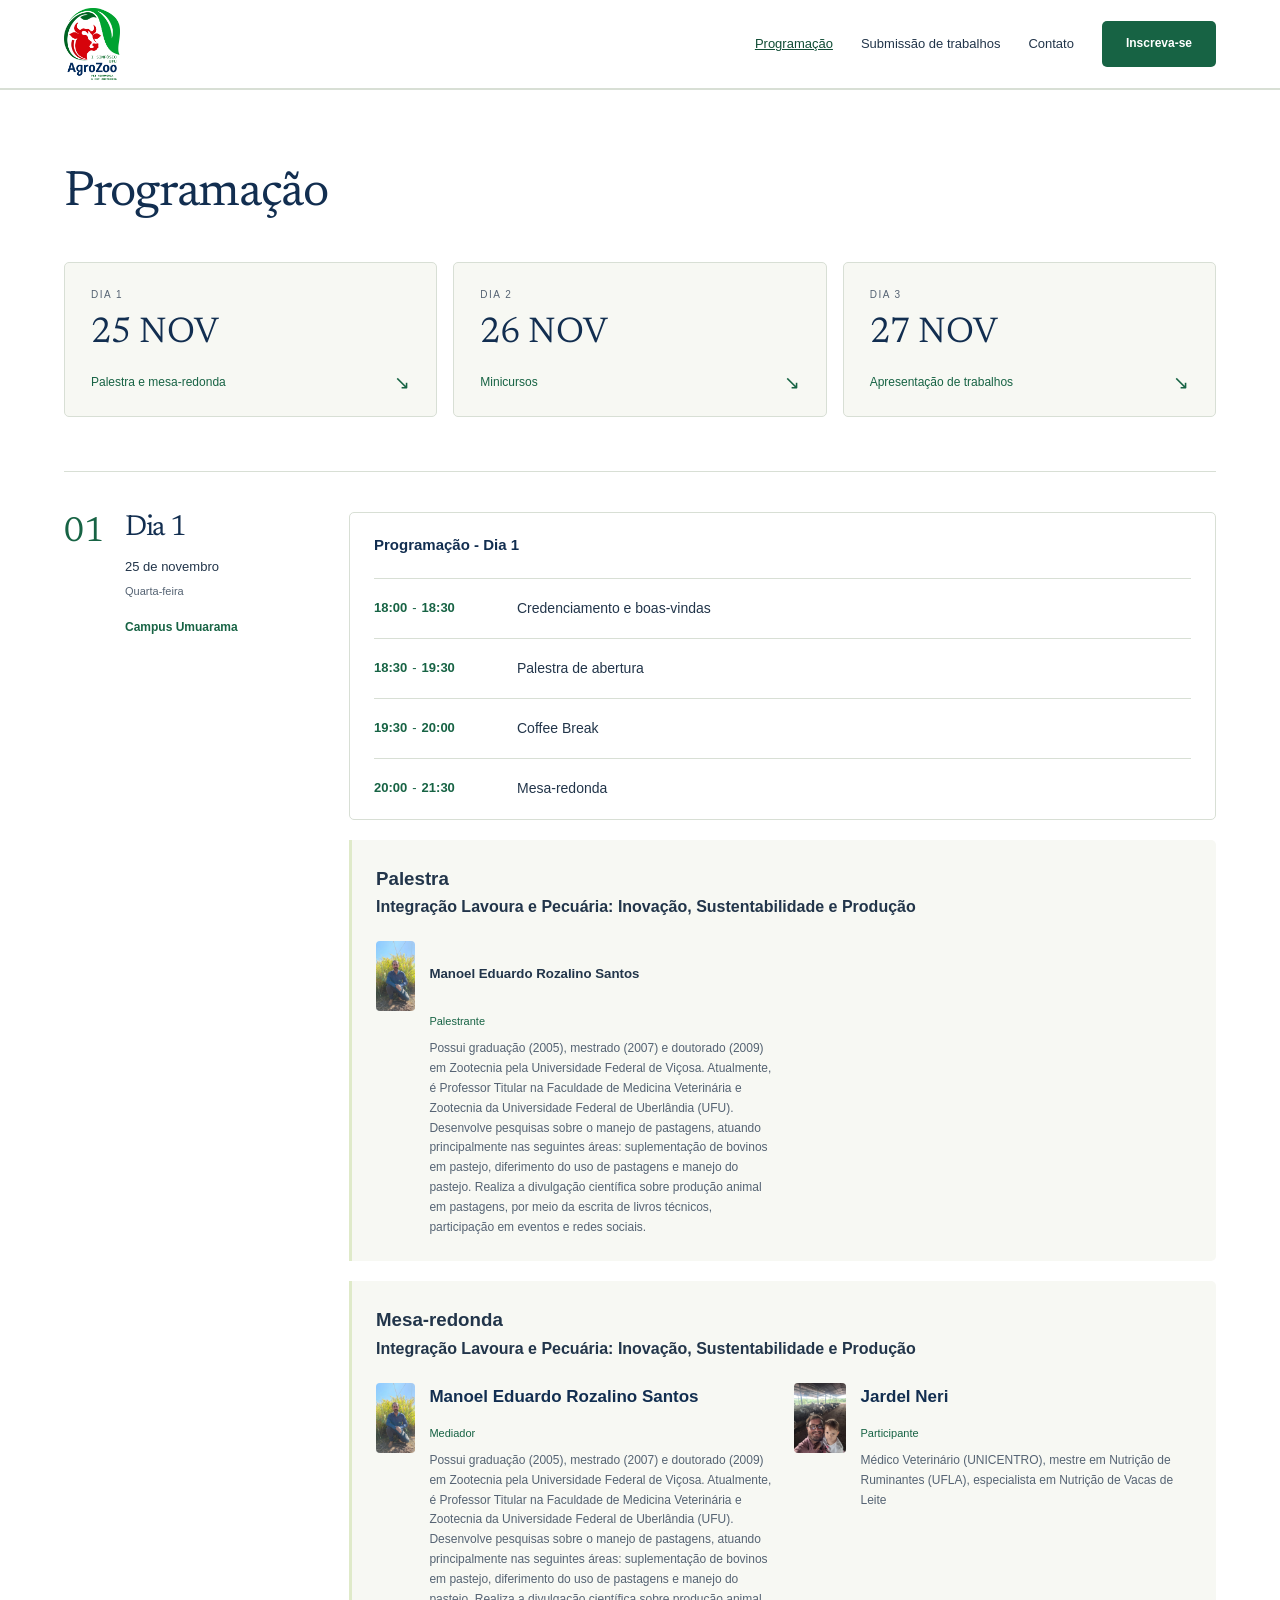
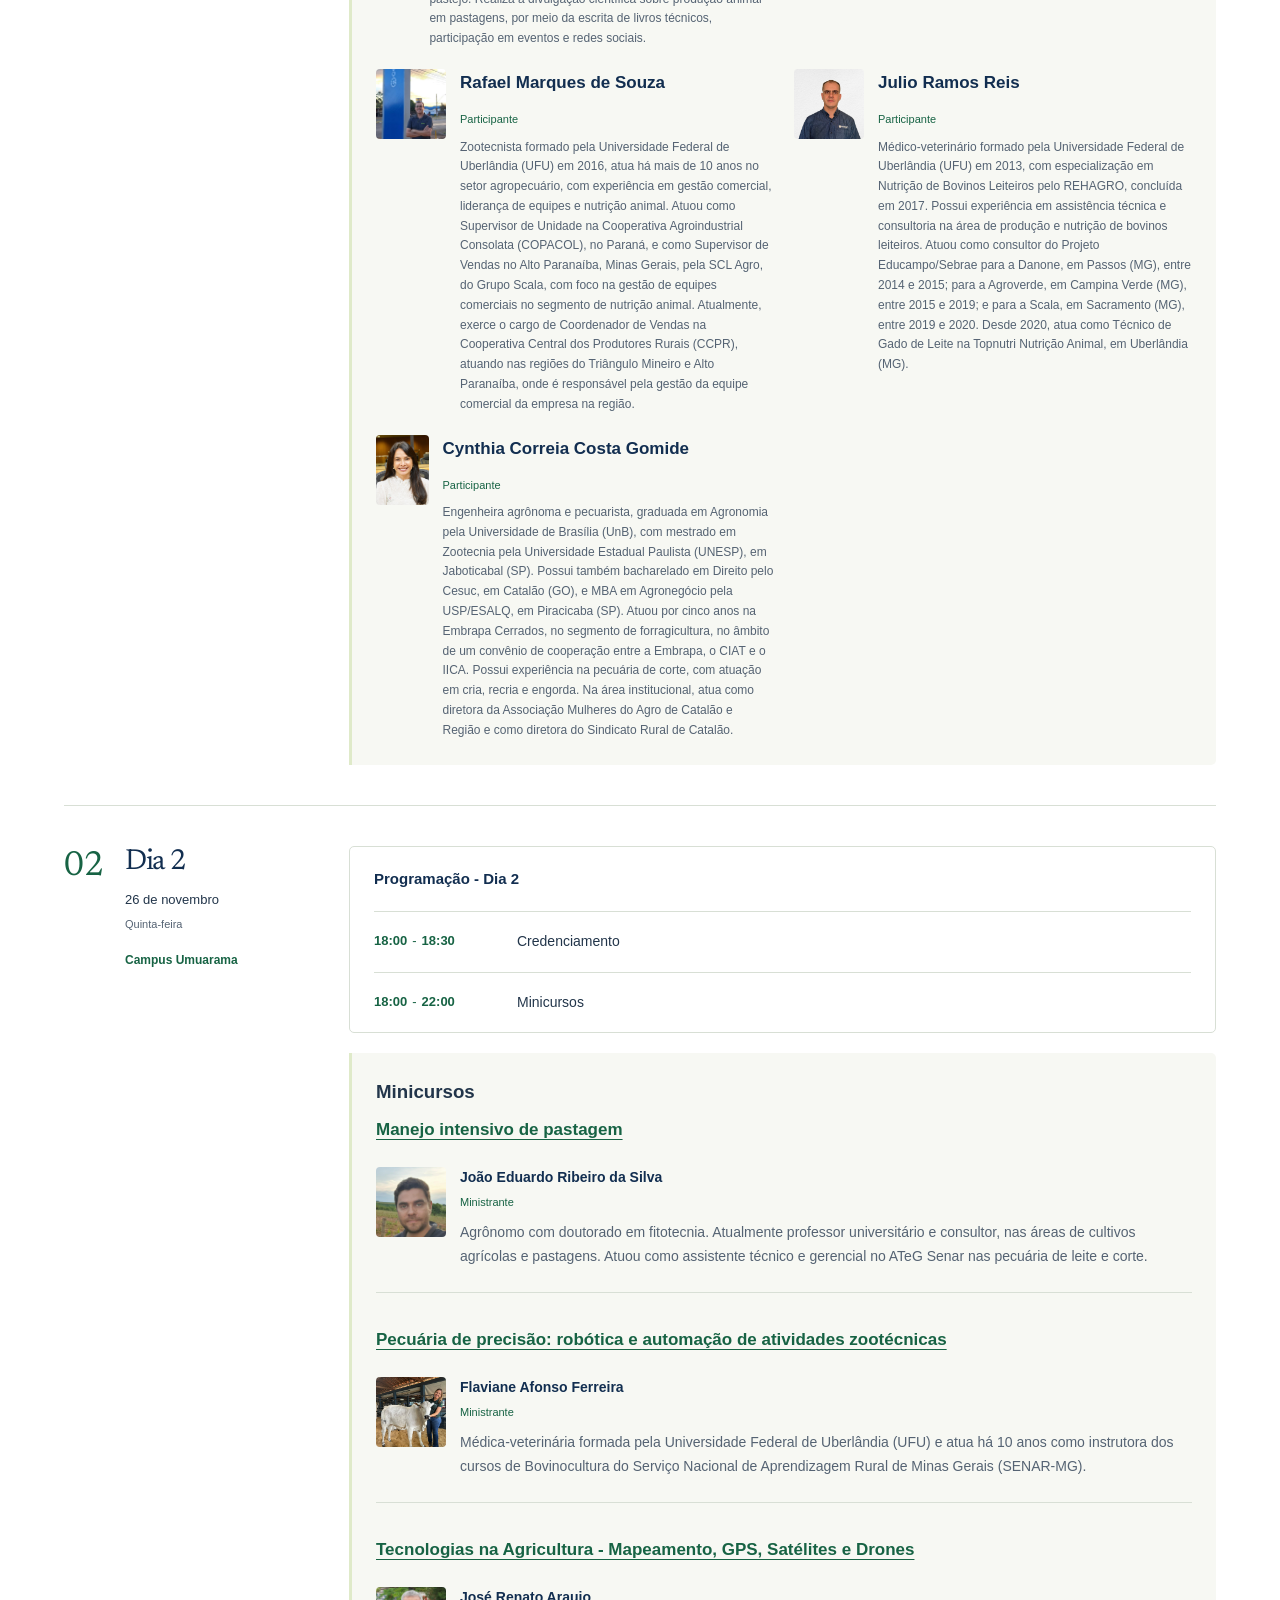
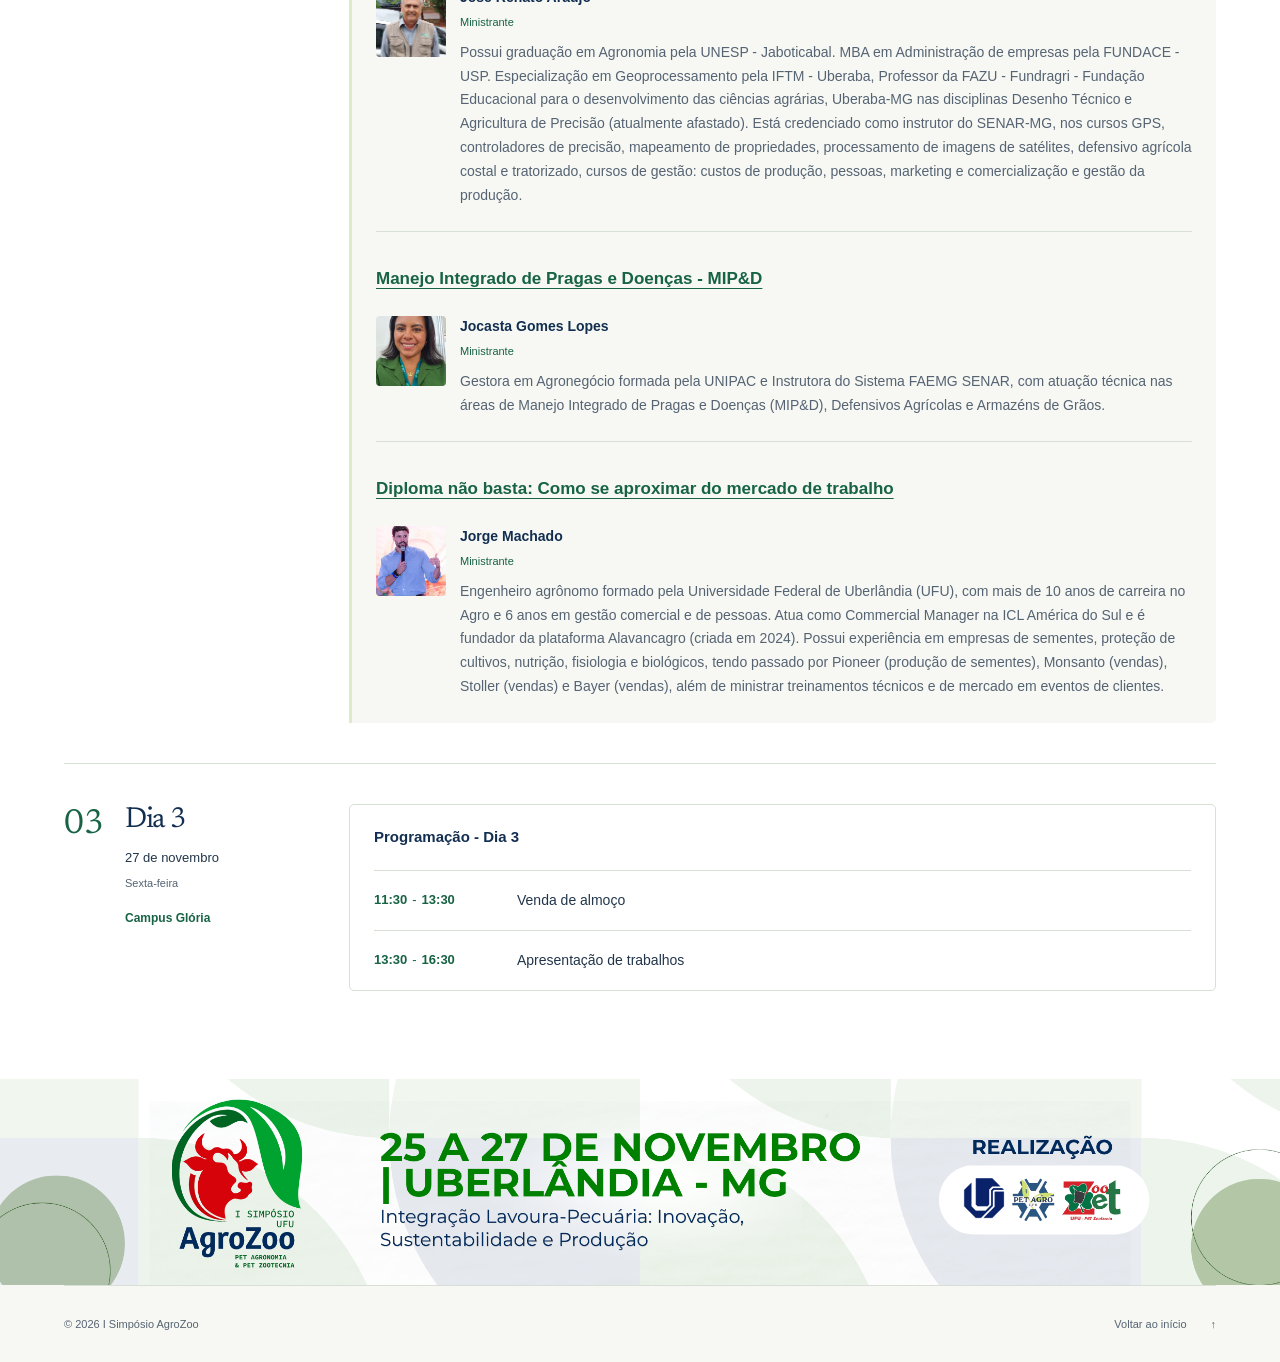
==== commit df3deef3: "atualização programação e formulário de submissão pós correção" ====
--- a/programacao.html
+++ b/programacao.html
@@ -38,9 +38,9 @@
           <a href="#dia-3"><span>DIA 3</span><strong data-day-date="2">27 NOV</strong><span>Apresentação de trabalhos <span aria-hidden="true">↘</span></span></a>
         </nav>
 
-        <section id="dia-1" class="day-section" aria-labelledby="day-title-1"><div class="day-side"><span class="day-index">01</span><div><h2 id="day-title-1">Dia 1</h2><p data-full-day="0">25 de novembro</p><span class="weekday" data-weekday="0">Quarta-feira</span><p class="day-location" data-day-location="0">Campus Umuarama</p></div></div><div class="day-body"><div class="schedule-panel"><div class="panel-heading"><h3>Programação - Dia 1</h3></div><div id="schedule-1"><ol class="schedule-list"><li><span class="time-range"><time datetime="18:00">18:00</time><span aria-hidden="true">-</span><span class="sr-only"> às </span><time datetime="18:30">18:30</time></span><div>Credenciamento e boas-vindas</div></li><li><span class="time-range"><time datetime="18:30">18:30</time><span aria-hidden="true">-</span><span class="sr-only"> às </span><time datetime="19:30">19:30</time></span><div>Palestra de abertura</div></li><li><span class="time-range"><time datetime="19:30">19:30</time><span aria-hidden="true">-</span><span class="sr-only"> às </span><time datetime="20:00">20:00</time></span><div>Coffee Break</div></li><li><span class="time-range"><time datetime="20:00">20:00</time><span aria-hidden="true">-</span><span class="sr-only"> às </span><time datetime="21:30">21:30</time></span><div>Mesa-redonda</div></li></ol></div></div><div class="detail-panel" hidden><h3>Mesa-redonda</h3><div id="roundtables"></div></div></div></section>
+        <section id="dia-1" class="day-section" aria-labelledby="day-title-1"><div class="day-side"><span class="day-index">01</span><div><h2 id="day-title-1">Dia 1</h2><p data-full-day="0">25 de novembro</p><span class="weekday" data-weekday="0">Quarta-feira</span><p class="day-location" data-day-location="0">Campus Umuarama</p></div></div><div class="day-body"><div class="schedule-panel"><div class="panel-heading"><h3>Programação - Dia 1</h3></div><div id="schedule-1"><ol class="schedule-list"><li><span class="time-range"><time datetime="18:00">18:00</time><span aria-hidden="true">-</span><span class="sr-only"> às </span><time datetime="18:30">18:30</time></span><div>Credenciamento e boas-vindas</div></li><li><span class="time-range"><time datetime="18:30">18:30</time><span aria-hidden="true">-</span><span class="sr-only"> às </span><time datetime="19:30">19:30</time></span><div>Palestra de abertura</div></li><li><span class="time-range"><time datetime="19:30">19:30</time><span aria-hidden="true">-</span><span class="sr-only"> às </span><time datetime="20:00">20:00</time></span><div>Coffee Break</div></li><li><span class="time-range"><time datetime="20:00">20:00</time><span aria-hidden="true">-</span><span class="sr-only"> às </span><time datetime="21:30">21:30</time></span><div>Mesa-redonda</div></li></ol></div></div><div class="detail-panel"><h3>Palestra</h3><div id="lecture"><article class="lecture"><h4>Integração Lavoura e Pecuária: Inovação, Sustentabilidade e Produção</h4><div class="people"><article class="person"><span class="photo-pending">Foto em breve</span><div><h5>Manoel Eduardo Rozalino Santos</h5><small>Palestrante</small><p>Possui graduação (2005), mestrado (2007) e doutorado (2009) em Zootecnia pela Universidade Federal de Viçosa. Atualmente, é Professor Titular na Faculdade de Medicina Veterinária e Zootecnia da Universidade Federal de Uberlândia (UFU). Desenvolve pesquisas sobre o manejo de pastagens, atuando principalmente nas seguintes áreas: suplementação de bovinos em pastejo, diferimento do uso de pastagens e manejo do pastejo. Realiza a divulgação científica sobre produção animal em pastagens, por meio da escrita de livros técnicos, participação em eventos e redes sociais.</p></div></article></div></article></div></div><div class="detail-panel"><h3>Mesa-redonda</h3><div id="roundtables"><article class="roundtable"><h4>Integração Lavoura e Pecuária: Inovação, Sustentabilidade e Produção</h4><div class="people"><article class="person"><span class="photo-pending">Foto em breve</span><div><h5>Manoel Eduardo Rozalino Santos</h5><small>Mediador</small><p>Possui graduação (2005), mestrado (2007) e doutorado (2009) em Zootecnia pela Universidade Federal de Viçosa. Atualmente, é Professor Titular na Faculdade de Medicina Veterinária e Zootecnia da Universidade Federal de Uberlândia (UFU). Desenvolve pesquisas sobre o manejo de pastagens, atuando principalmente nas seguintes áreas: suplementação de bovinos em pastejo, diferimento do uso de pastagens e manejo do pastejo. Realiza a divulgação científica sobre produção animal em pastagens, por meio da escrita de livros técnicos, participação em eventos e redes sociais.</p></div></article><article class="person"><span class="photo-pending">Foto em breve</span><div><h5>Jardel Neri</h5><small>Participante</small><p>Médico Veterinário (UNICENTRO), mestre em Nutrição de Ruminantes (UFLA), especialista em Nutrição de Vacas de Leite</p></div></article><article class="person"><span class="photo-pending">Foto em breve</span><div><h5>Rafael Marques de Souza</h5><small>Participante</small><p>Zootecnista formado pela Universidade Federal de Uberlândia (UFU) em 2016, atua há mais de 10 anos no setor agropecuário, com experiência em gestão comercial, liderança de equipes e nutrição animal. Atuou como Supervisor de Unidade na Cooperativa Agroindustrial Consolata (COPACOL), no Paraná, e como Supervisor de Vendas no Alto Paranaíba, Minas Gerais, pela SCL Agro, do Grupo Scala, com foco na gestão de equipes comerciais no segmento de nutrição animal. Atualmente, exerce o cargo de Coordenador de Vendas na Cooperativa Central dos Produtores Rurais (CCPR), atuando nas regiões do Triângulo Mineiro e Alto Paranaíba, onde é responsável pela gestão da equipe comercial da empresa na região.</p></div></article><article class="person"><span class="photo-pending">Foto em breve</span><div><h5>Julio Ramos Reis</h5><small>Participante</small><p>Médico-veterinário formado pela Universidade Federal de Uberlândia (UFU) em 2013, com especialização em Nutrição de Bovinos Leiteiros pelo REHAGRO, concluída em 2017. Possui experiência em assistência técnica e consultoria na área de produção e nutrição de bovinos leiteiros. Atuou como consultor do Projeto Educampo/Sebrae para a Danone, em Passos (MG), entre 2014 e 2015; para a Agroverde, em Campina Verde (MG), entre 2015 e 2019; e para a Scala, em Sacramento (MG), entre 2019 e 2020. Desde 2020, atua como Técnico de Gado de Leite na Topnutri Nutrição Animal, em Uberlândia (MG).</p></div></article><article class="person"><span class="photo-pending">Foto em breve</span><div><h5>Cynthia Correia Costa Gomide</h5><small>Participante</small><p>Engenheira agrônoma e pecuarista, graduada em Agronomia pela Universidade de Brasília (UnB), com mestrado em Zootecnia pela Universidade Estadual Paulista (UNESP), em Jaboticabal (SP). Possui também bacharelado em Direito pelo Cesuc, em Catalão (GO), e MBA em Agronegócio pela USP/ESALQ, em Piracicaba (SP). Atuou por cinco anos na Embrapa Cerrados, no segmento de forragicultura, no âmbito de um convênio de cooperação entre a Embrapa, o CIAT e o IICA. Possui experiência na pecuária de corte, com atuação em cria, recria e engorda. Na área institucional, atua como diretora da Associação Mulheres do Agro de Catalão e Região e como diretora do Sindicato Rural de Catalão.</p></div></article></div></article></div></div></div></section>
 
-        <section id="dia-2" class="day-section" aria-labelledby="day-title-2"><div class="day-side"><span class="day-index">02</span><div><h2 id="day-title-2">Dia 2</h2><p data-full-day="1">26 de novembro</p><span class="weekday" data-weekday="1">Quinta-feira</span><p class="day-location" data-day-location="1">Campus Umuarama</p></div></div><div class="day-body"><div class="schedule-panel"><div class="panel-heading"><h3>Programação - Dia 2</h3></div><div id="schedule-2"><ol class="schedule-list"><li><span class="time-range"><time datetime="18:00">18:00</time><span aria-hidden="true">-</span><span class="sr-only"> às </span><time datetime="18:30">18:30</time></span><div>Credenciamento</div></li><li><span class="time-range"><time datetime="18:00">18:00</time><span aria-hidden="true">-</span><span class="sr-only"> às </span><time datetime="22:00">22:00</time></span><div>Minicursos</div></li></ol></div></div><div class="detail-panel"><h3>Minicursos</h3><div id="courses"><article class="course"><h4><a class="course-link" href="https://docs.google.com/forms/d/e/1FAIpQLScT09cpZ4gv1JHN8PHNSzy2fXg3nOeqxfp1KaUF-UX8YgDP6g/viewform" target="_blank" rel="noopener noreferrer" aria-label="Inscrição no minicurso: Manejo intensivo de pastagem">Manejo intensivo de pastagem</a></h4><div class="people"><article class="person"><span class="photo-pending">Foto em breve</span><div><h5>João Eduardo Ribeiro da Silva</h5><small>Ministrante</small><p>Agrônomo com doutorado em fitotecnia. Atualmente professor universitário e consultor, nas áreas de cultivos agrícolas e pastagens. Atuou como assistente técnico e gerencial no ATeG Senar nas pecuária de leite e corte.</p></div></article></div></article><article class="course"><h4><a class="course-link" href="https://docs.google.com/forms/d/e/1FAIpQLSdaZZFP0BmXHShPlMkLafMo6BG3E_JZCCFCrRI9ht10qgE1wA/viewform" target="_blank" rel="noopener noreferrer" aria-label="Inscrição no minicurso: Pecuária de precisão: robótica e automação de atividades zootécnicas">Pecuária de precisão: robótica e automação de atividades zootécnicas</a></h4><div class="people"><article class="person"><span class="photo-pending">Foto em breve</span><div><h5>Flaviane Afonso Ferreira</h5><small>Ministrante</small><p>Médica-veterinária formada pela Universidade Federal de Uberlândia (UFU) e atua há 10 anos como instrutora dos cursos de Bovinocultura do Serviço Nacional de Aprendizagem Rural de Minas Gerais (SENAR-MG).</p></div></article></div></article><article class="course"><h4><a class="course-link" href="https://docs.google.com/forms/d/e/1FAIpQLSddqXfmtGGpWJruaCtOgQlWhxW2G6uhRFFI9b7tDSMeCY0rrg/viewform" target="_blank" rel="noopener noreferrer" aria-label="Inscrição no minicurso: Tecnologias na Agricultura - Mapeamento, GPS, Satélites e Drones">Tecnologias na Agricultura - Mapeamento, GPS, Satélites e Drones</a></h4><div class="people"><article class="person"><span class="photo-pending">Foto em breve</span><div><h5>José Renato Araujo</h5><small>Ministrante</small><p>Possui graduação em Agronomia pela UNESP - Jaboticabal. MBA em Administração de empresas pela FUNDACE - USP. Especialização em Geoprocessamento pela IFTM - Uberaba, Professor da FAZU - Fundragri - Fundação Educacional para o desenvolvimento das ciências agrárias, Uberaba-MG nas disciplinas Desenho Técnico e Agricultura de Precisão (atualmente afastado). Está credenciado como instrutor do SENAR-MG, nos cursos GPS, controladores de precisão, mapeamento de propriedades, processamento de imagens de satélites, defensivo agrícola costal e tratorizado, cursos de gestão: custos de produção, pessoas, marketing e comercialização e gestão da produção.</p></div></article></div></article><article class="course"><h4><a class="course-link" href="https://docs.google.com/forms/d/e/1FAIpQLScJs9NtS_PGdXNl_mW_mObQpbdiG8OnBW1_bivJ555IdGfzQg/viewform" target="_blank" rel="noopener noreferrer" aria-label="Inscrição no minicurso: Manejo Integrado de Pragas e Doenças - MIP&amp;D">Manejo Integrado de Pragas e Doenças - MIP&amp;D</a></h4><div class="people"><article class="person"><span class="photo-pending">Foto em breve</span><div><h5>Jocasta Gomes Lopes</h5><small>Ministrante</small><p>Gestora em Agronegócio formada pela UNIPAC e Instrutora do Sistema FAEMG SENAR, com atuação técnica nas áreas de Manejo Integrado de Pragas e Doenças (MIP&amp;D), Defensivos Agrícolas e Armazéns de Grãos.</p></div></article></div></article><article class="course"><h4><a class="course-link" href="https://docs.google.com/forms/d/e/1FAIpQLSeQVQvx1uWFohiiH4O8xPXCZbnXfvQSNPcdFEYe0OF7_2jQlw/viewform" target="_blank" rel="noopener noreferrer" aria-label="Inscrição no minicurso: Diploma não basta: Como se aproximar do mercado de trabalho">Diploma não basta: Como se aproximar do mercado de trabalho</a></h4><div class="people"><article class="person"><span class="photo-pending">Foto em breve</span><div><h5>Jorge Machado</h5><small>Ministrante</small><p>Engenheiro agrônomo formado pela Universidade Federal de Uberlândia (UFU), com mais de 10 anos de carreira no Agro e 6 anos em gestão comercial e de pessoas. Atua como Commercial Manager na ICL América do Sul e é fundador da plataforma Alavancagro (criada em 2024). Possui experiência em empresas de sementes, proteção de cultivos, nutrição, fisiologia e biológicos, tendo passado por Pioneer (produção de sementes), Monsanto (vendas), Stoller (vendas) e Bayer (vendas), além de ministrar treinamentos técnicos e de mercado em eventos de clientes.</p></div></article></div></article></div></div></div></section>
+        <section id="dia-2" class="day-section" aria-labelledby="day-title-2"><div class="day-side"><span class="day-index">02</span><div><h2 id="day-title-2">Dia 2</h2><p data-full-day="1">26 de novembro</p><span class="weekday" data-weekday="1">Quinta-feira</span><p class="day-location" data-day-location="1">Campus Umuarama</p></div></div><div class="day-body"><div class="schedule-panel"><div class="panel-heading"><h3>Programação - Dia 2</h3></div><div id="schedule-2"><ol class="schedule-list"><li><span class="time-range"><time datetime="18:00">18:00</time><span aria-hidden="true">-</span><span class="sr-only"> às </span><time datetime="18:30">18:30</time></span><div>Credenciamento</div></li><li><span class="time-range"><time datetime="18:00">18:00</time><span aria-hidden="true">-</span><span class="sr-only"> às </span><time datetime="22:00">22:00</time></span><div>Minicursos</div></li></ol></div></div><div class="detail-panel"><h3>Minicursos</h3><div id="courses"><article class="course"><h4><a class="course-link" href="https://docs.google.com/forms/d/e/1FAIpQLScT09cpZ4gv1JHN8PHNSzy2fXg3nOeqxfp1KaUF-UX8YgDP6g/viewform" target="_blank" rel="noopener noreferrer" aria-label="Inscrição no minicurso: Manejo intensivo de pastagem">Manejo intensivo de pastagem</a></h4><div class="people"><article class="person"><span class="photo-pending">Foto em breve</span><div><h5>João Eduardo Ribeiro da Silva</h5><small>Ministrante</small><p>Agrônomo com doutorado em fitotecnia. Atualmente professor universitário e consultor, nas áreas de cultivos agrícolas e pastagens. Atuou como assistente técnico e gerencial no ATeG Senar nas pecuária de leite e corte.</p></div></article></div></article><article class="course"><h4><a class="course-link" href="https://docs.google.com/forms/d/e/1FAIpQLSdaZZFP0BmXHShPlMkLafMo6BG3E_JZCCFCrRI9ht10qgE1wA/viewform" target="_blank" rel="noopener noreferrer" aria-label="Inscrição no minicurso: Pecuária de precisão: robótica e automação de atividades zootécnicas">Pecuária de precisão: robótica e automação de atividades zootécnicas</a></h4><div class="people"><article class="person"><span class="photo-pending">Foto em breve</span><div><h5>Flaviane Afonso Ferreira</h5><small>Ministrante</small><p>Médica-veterinária formada pela Universidade Federal de Uberlândia (UFU) e atua há 10 anos como instrutora dos cursos de Bovinocultura do Serviço Nacional de Aprendizagem Rural de Minas Gerais (SENAR-MG).</p></div></article></div></article><article class="course"><h4><a class="course-link" href="https://docs.google.com/forms/d/e/1FAIpQLSddqXfmtGGpWJruaCtOgQlWhxW2G6uhRFFI9b7tDSMeCY0rrg/viewform" target="_blank" rel="noopener noreferrer" aria-label="Inscrição no minicurso: Tecnologias na Agricultura - Mapeamento, GPS, Satélites e Drones">Tecnologias na Agricultura - Mapeamento, GPS, Satélites e Drones</a></h4><div class="people"><article class="person"><span class="photo-pending">Foto em breve</span><div><h5>José Renato Araujo</h5><small>Ministrante</small><p>Possui graduação em Agronomia pela UNESP - Jaboticabal. MBA em Administração de empresas pela FUNDACE - USP. Especialização em Geoprocessamento pela IFTM - Uberaba, Professor da FAZU - Fundragri - Fundação Educacional para o desenvolvimento das ciências agrárias, Uberaba-MG nas disciplinas Desenho Técnico e Agricultura de Precisão (atualmente afastado). Está credenciado como instrutor do SENAR-MG, nos cursos GPS, controladores de precisão, mapeamento de propriedades, processamento de imagens de satélites, defensivo agrícola costal e tratorizado, cursos de gestão: custos de produção, pessoas, marketing e comercialização e gestão da produção.</p></div></article></div></article><article class="course"><h4><a class="course-link" href="https://docs.google.com/forms/d/e/1FAIpQLScJs9NtS_PGdXNl_mW_mObQpbdiG8OnBW1_bivJ555IdGfzQg/viewform" target="_blank" rel="noopener noreferrer" aria-label="Inscrição no minicurso: Manejo Integrado de Pragas e Doenças - MIP&amp;D">Manejo Integrado de Pragas e Doenças - MIP&amp;D</a></h4><div class="people"><article class="person"><span class="photo-pending">Foto em breve</span><div><h5>Jocasta Gomes Lopes</h5><small>Ministrante</small><p>Gestora em Agronegócio formada pela UNIPAC e Instrutora do Sistema FAEMG SENAR, com atuação técnica nas áreas de Manejo Integrado de Pragas e Doenças (MIP&amp;D), Defensivos Agrícolas e Armazéns de Grãos.</p></div></article></div></article><article class="course"><h4><a class="course-link" href="https://docs.google.com/forms/d/e/1FAIpQLSeQVQvx1uWFohiiH4O8xPXCZbnXfvQSNPcdFEYe0OF7_2jQlw/viewform" target="_blank" rel="noopener noreferrer" aria-label="Inscrição no minicurso: Diploma não basta: Como se aproximar do mercado de trabalho">Diploma não basta: Como se aproximar do mercado de trabalho</a></h4><div class="people"><article class="person"><span class="photo-pending">Foto em breve</span><div><h5>Jorge Machado</h5><small>Ministrante</small><p>Engenheiro agrônomo formado pela Universidade Federal de Uberlândia (UFU), com mais de 10 anos de carreira no Agro e 6 anos em gestão comercial e de pessoas. Atua como Commercial Manager na ICL América do Sul e é fundador da plataforma Alavancagro (criada em 2024). Possui experiência em empresas de sementes, proteção de cultivos, nutrição, fisiologia e biológicos, tendo passado por Pioneer (produção de sementes), Monsanto (vendas), Stoller (vendas) e Bayer (vendas), além de ministrar treinamentos técnicos e de mercado em eventos de clientes.</p></div></article></div></article><p class="courses-notice">Mais informações em breve</p></div></div></div></section>
 
         <section id="dia-3" class="day-section" aria-labelledby="day-title-3"><div class="day-side"><span class="day-index">03</span><div><h2 id="day-title-3">Dia 3</h2><p data-full-day="2">27 de novembro</p><span class="weekday" data-weekday="2">Sexta-feira</span><p class="day-location" data-day-location="2">Campus Glória</p></div></div><div class="day-body"><div class="schedule-panel"><div class="panel-heading"><h3>Programação - Dia 3</h3></div><div id="schedule-3"><ol class="schedule-list"><li><span class="time-range"><time datetime="11:30">11:30</time><span aria-hidden="true">-</span><span class="sr-only"> às </span><time datetime="13:30">13:30</time></span><div>Venda de almoço</div></li><li><span class="time-range"><time datetime="13:30">13:30</time><span aria-hidden="true">-</span><span class="sr-only"> às </span><time datetime="16:30">16:30</time></span><div>Apresentação de trabalhos</div></li></ol></div></div></div></section>
       </div>
